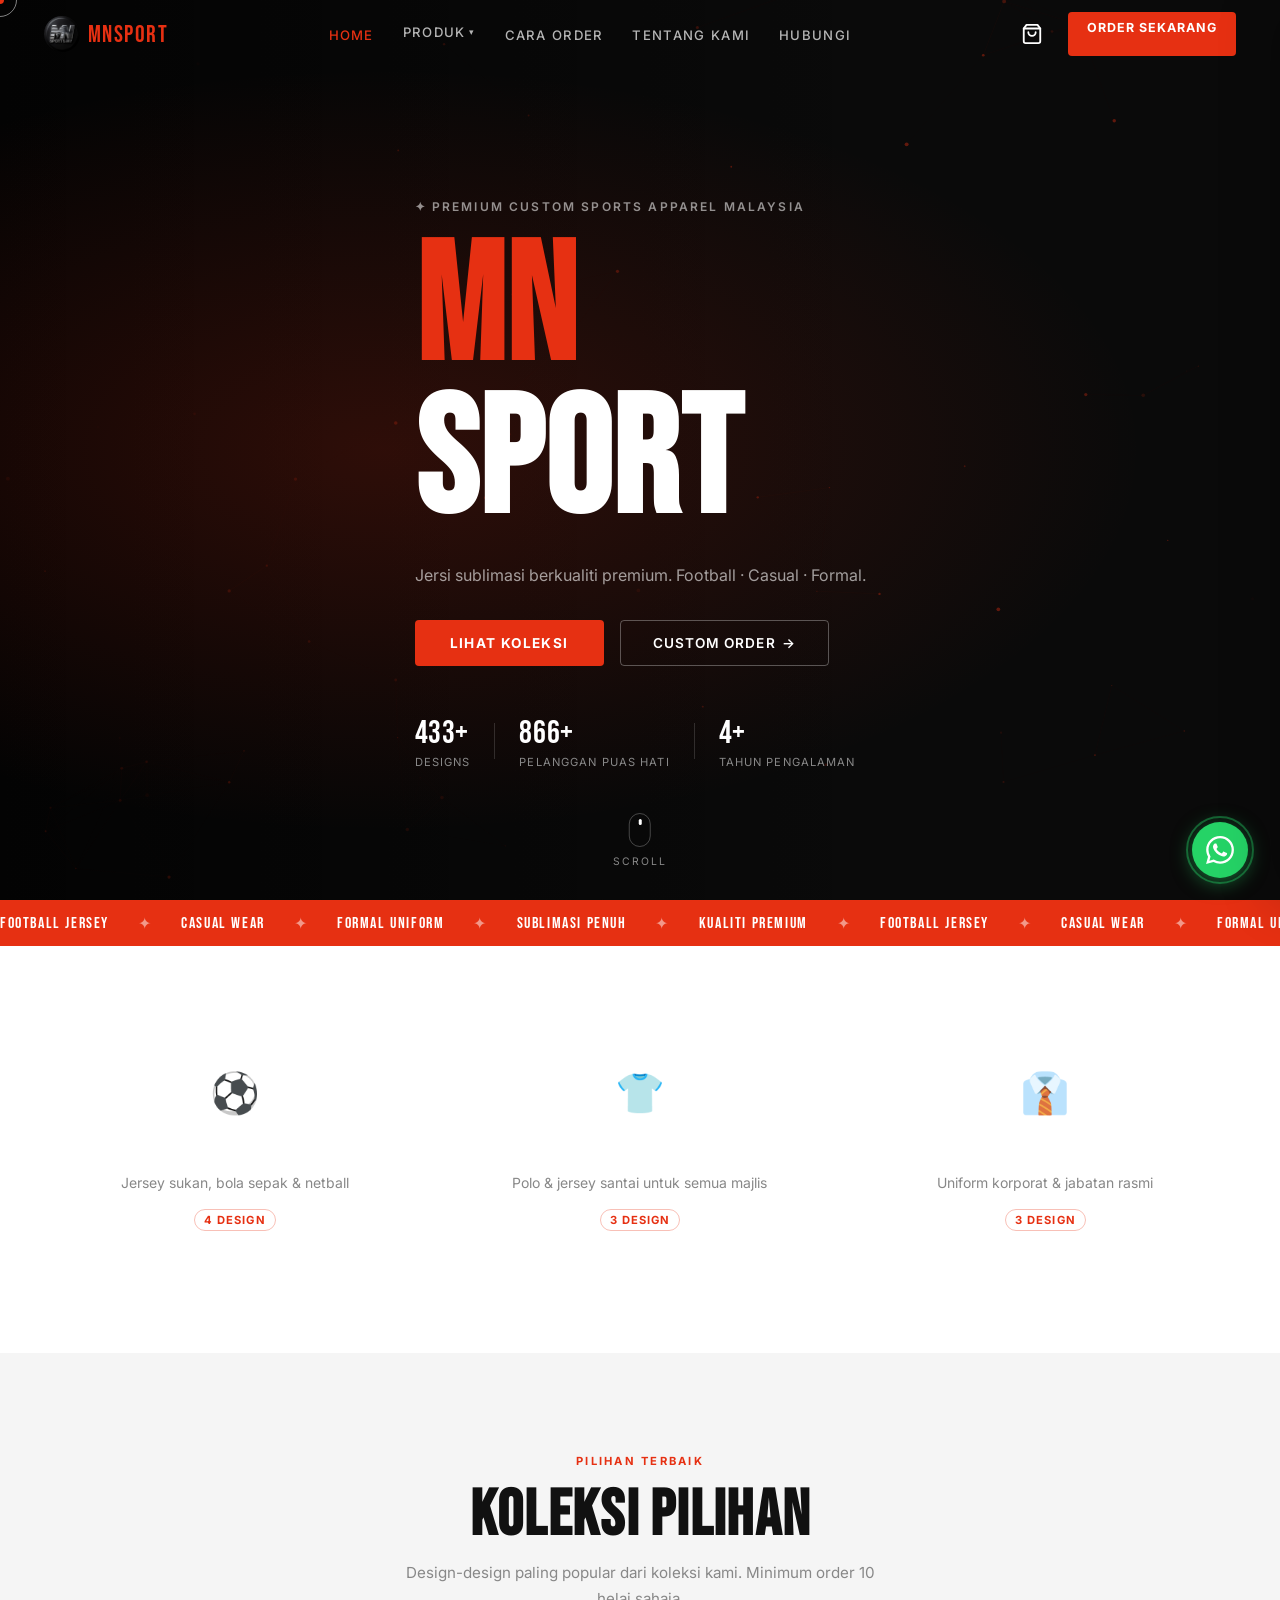
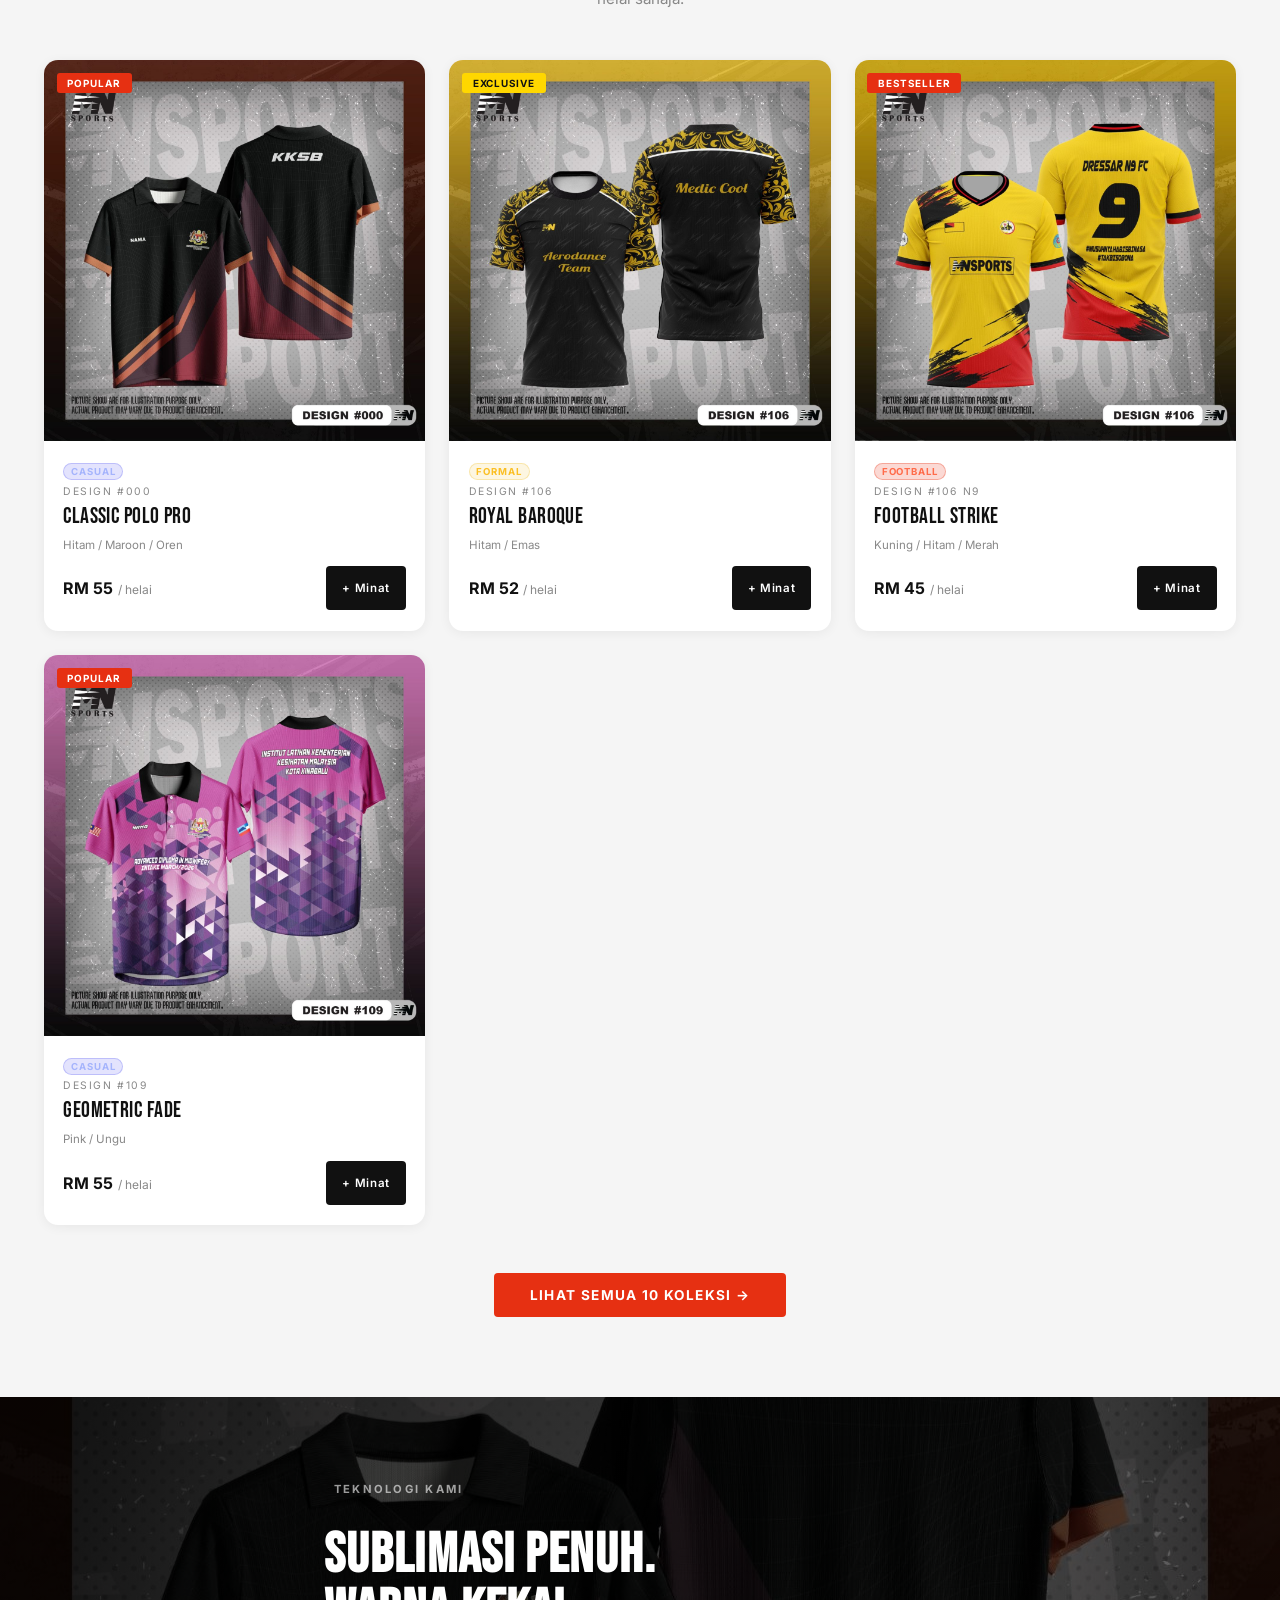
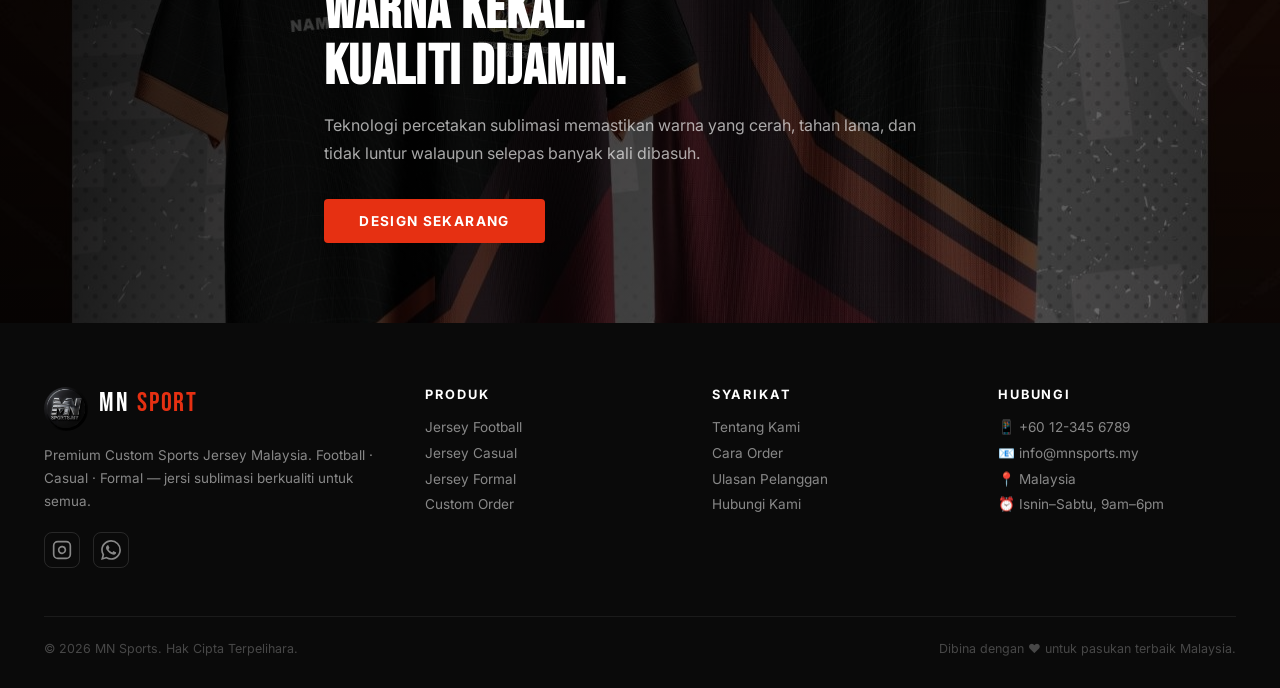
==== index.html @ ecce08e9 "Initial commit: MN Sports website Nike-style custom jersey ecommerce site with static admin dashboar" ====
<!DOCTYPE html>
<html lang="ms">
<head>
<meta charset="UTF-8">
<meta name="viewport" content="width=device-width, initial-scale=1.0">
<meta name="description" content="MN Sports — Premium Custom Sports Jersey Malaysia. Jersi sublimasi berkualiti untuk Football, Casual & Formal.">
<title>MN Sports — Premium Custom Jersey Malaysia</title>
<link rel="preconnect" href="https://fonts.googleapis.com">
<link rel="preconnect" href="https://fonts.gstatic.com" crossorigin>
<link href="https://fonts.googleapis.com/css2?family=Bebas+Neue&family=Inter:wght@300;400;500;600;700;900&display=swap" rel="stylesheet">
<link rel="icon" href="logo/logo.jpg" type="image/jpeg">
<style>
/* ═══════════════════════════════════════════════════
   MN SPORTS — PREMIUM CUSTOM JERSEY WEBSITE
   Nike-inspired dark theme with full animations
═══════════════════════════════════════════════════ */

/* ── VARIABLES ── */
:root {
  --black:    #0a0a0a;
  --dark:     #111111;
  --dark2:    #191919;
  --dark3:    #242424;
  --gray:     #888;
  --gray-lt:  #bbb;
  --white:    #ffffff;
  --off:      #f5f5f5;
  --red:      #e63012;
  --red-dk:   #c02810;
  --red-glow: rgba(230,48,18,0.25);
  --wa:       #25d366;
  --gold:     #ffd700;

  --fh: 'Bebas Neue', cursive;
  --fb: 'Inter', sans-serif;

  --nav-h: 68px;
  --max:   1240px;
  --r:     14px;
  --ease:  cubic-bezier(0.16,1,0.3,1);
  --ease2: cubic-bezier(0.87,0,0.13,1);
}

/* ── RESET ── */
*, *::before, *::after { margin:0; padding:0; box-sizing:border-box; }
html { scroll-behavior:smooth; font-size:16px; }
body {
  font-family: var(--fb);
  background: var(--white);
  color: var(--dark);
  overflow-x: hidden;
  -webkit-font-smoothing: antialiased;
}
body.is-loading { overflow:hidden; }
body.menu-open  { overflow:hidden; }
img { max-width:100%; display:block; object-fit:cover; }
a   { text-decoration:none; color:inherit; }
ul  { list-style:none; }
button { cursor:pointer; border:none; background:none; font-family:var(--fb); }
input, select, textarea { font-family:var(--fb); }
*:focus-visible { outline:2px solid var(--red); outline-offset:3px; }
[hidden] { display:none!important; }

/* ── PRELOADER ── */
#preloader {
  position: fixed; inset:0; z-index:9999;
  background: var(--black);
  display: flex; align-items:center; justify-content:center;
  transition: opacity 0.6s var(--ease), visibility 0.6s;
}
#preloader.done { opacity:0; visibility:hidden; }
.pl-wrap { text-align:center; width:260px; }
.pl-logo-img { width:80px; height:80px; border-radius:50%; margin:0 auto 1rem; animation:plPulse 1.4s ease-in-out infinite; }
.pl-logo {
  font-family: var(--fh);
  font-size: 3rem;
  letter-spacing: 0.05em;
  color: var(--white);
  margin-bottom: 28px;
  animation: plPulse 1.4s ease-in-out infinite;
}
.pl-logo span { color:var(--red); }
@keyframes plPulse {
  0%,100% { opacity:1; }
  50%      { opacity:0.5; }
}
.pl-track {
  height:3px; background:var(--dark3); border-radius:999px;
  overflow:hidden; margin-bottom:12px;
}
.pl-fill {
  height:100%; background:var(--red); width:0%;
  border-radius:999px;
  transition: width 0.12s linear;
}
.pl-pct { font-size:.8rem; color:var(--gray); letter-spacing:.15em; }

/* ── CUSTOM CURSOR (desktop only) ── */
@media (hover:hover) {
  #cDot, #cRing {
    position: fixed; border-radius:50%; pointer-events:none;
    z-index: 9000; transition: opacity 0.3s;
  }
  #cDot {
    width:8px; height:8px; background:var(--red);
    top:0; left:0; transform:translate(-50%,-50%);
  }
  #cRing {
    width:34px; height:34px;
    border:1.5px solid rgba(255,255,255,0.5);
    top:0; left:0; transform:translate(-50%,-50%);
    transition: width .25s var(--ease), height .25s var(--ease), border-color .25s;
  }
  #cRing.hovered { width:50px; height:50px; border-color:var(--red); }
}

/* ── NAVBAR ── */
#navbar {
  position: fixed; top:0; left:0; right:0;
  z-index: 1000; height: var(--nav-h);
  transition: background .4s, box-shadow .4s;
}
#navbar.scrolled {
  background: rgba(10,10,10,0.92);
  backdrop-filter: blur(12px);
  box-shadow: 0 1px 0 rgba(255,255,255,0.05);
}
.nav-inner {
  max-width: var(--max); margin:0 auto;
  padding:0 1.5rem; height:100%;
  display:flex; align-items:center; gap:2rem;
}
.nav-logo {
  font-family: var(--fh); font-size:1.6rem;
  letter-spacing:.06em; color:var(--white);
  flex-shrink:0; white-space:nowrap;
}
.nav-logo { display:flex; align-items:center; gap:.5rem; }
.nav-logo span { color:var(--red); }
.logo-img { width:36px; height:36px; border-radius:50%; object-fit:cover; flex-shrink:0; }
.logo-txt { font-family:var(--fh); font-size:1.5rem; letter-spacing:.06em; color:var(--white); }
.logo-txt span { color:var(--red); }
.footer-logo-wrap { display:flex; align-items:center; gap:.7rem; margin-bottom:.8rem; }
.footer-logo-wrap .logo-img { width:44px; height:44px; }
.nav-links {
  display:flex; gap:1.8rem;
  margin:0 auto;
}
.nav-links a {
  font-size:.82rem; font-weight:500; letter-spacing:.1em;
  text-transform:uppercase; color:rgba(255,255,255,0.7);
  position:relative; transition:color .25s;
}
.nav-links a::after {
  content:''; position:absolute; bottom:-4px; left:0; width:0; height:2px;
  background:var(--red); border-radius:2px;
  transition: width .3s var(--ease);
}
.nav-links a:hover       { color:var(--white); }
.nav-links a:hover::after{ width:100%; }
.nav-end { display:flex; align-items:center; gap:1rem; }

/* Cart button */
.cart-btn {
  position:relative; color:var(--white);
  width:40px; height:40px; display:flex; align-items:center; justify-content:center;
  border-radius:50%; transition:background .25s;
}
.cart-btn:hover { background:rgba(255,255,255,0.08); }
.cart-count {
  position:absolute; top:-2px; right:-2px;
  background:var(--red); color:#fff;
  font-size:.6rem; font-weight:700;
  width:16px; height:16px; border-radius:50%;
  display:flex; align-items:center; justify-content:center;
  opacity:0; transform:scale(0);
  transition: opacity .2s, transform .2s;
}
.cart-count.show { opacity:1; transform:scale(1); }

.btn-nav {
  background:var(--red); color:#fff;
  padding:.5rem 1.2rem; border-radius:4px;
  font-size:.78rem; font-weight:700; letter-spacing:.08em; text-transform:uppercase;
  transition: background .25s, transform .2s;
  white-space:nowrap;
}
.btn-nav:hover { background:var(--red-dk); transform:translateY(-1px); }

/* Hamburger */
.burger { display:none; align-items:center; justify-content:center; width:44px; height:44px; padding:8px; }
.burger-svg { display:block; overflow:visible; }
.bl1,.bl2,.bl3 { transform-box:fill-box; transform-origin:center; transition:transform .35s ease,opacity .3s ease; }
body.menu-open .bl1 { transform:translateY(8.5px) rotate(45deg); }
body.menu-open .bl2 { opacity:0; }
body.menu-open .bl3 { transform:translateY(-8.5px) rotate(-45deg); }

/* ── MOBILE MENU ── */
.mob-menu {
  position:fixed; inset:0; z-index:999;
  background:var(--black);
  display:flex; align-items:center; justify-content:center;
  transform:translateX(100%);
  transition:transform .45s var(--ease);
}
.mob-menu.open { transform:translateX(0); }
.mob-menu ul { text-align:center; }
.mob-menu li { margin:.8rem 0; }
.mob-lnk {
  font-family:var(--fh); font-size:2.4rem;
  letter-spacing:.04em; color:var(--white);
  display:block; transition:color .2s;
}
.mob-lnk:hover { color:var(--red); }
.mob-cta {
  color:var(--red); margin-top:1rem;
  border:2px solid var(--red); padding:.3rem 1.5rem; border-radius:4px;
  transition: background .2s, color .2s !important;
}
.mob-cta:hover { background:var(--red); color:#fff !important; }

/* ── HERO ── */
.hero {
  position:relative; height:100vh; min-height:600px;
  background:var(--black); overflow:hidden;
  display:flex; align-items:center;
}
#heroCanvas {
  position:absolute; inset:0; width:100%; height:100%;
  opacity:.6;
}
.hero::after {
  content:'';
  position:absolute; inset:0;
  background: radial-gradient(ellipse at 30% 50%, rgba(230,48,18,.18) 0%, transparent 60%),
              linear-gradient(to right, rgba(0,0,0,.7) 0%, transparent 70%);
}
.hero-content {
  position:relative; z-index:2;
  max-width: var(--max); margin:0 auto; padding:0 1.5rem;
  padding-top: var(--nav-h);
}
.hero-tag {
  font-size:.75rem; font-weight:600; letter-spacing:.18em;
  text-transform:uppercase; color:rgba(255,255,255,0.55);
  margin-bottom:1.2rem;
}
.hero-h1 { display:flex; flex-direction:column; overflow:hidden; }
.hl {
  font-family:var(--fh);
  font-size: clamp(5rem, 13vw, 11rem);
  line-height:.92; letter-spacing:.01em;
  color:var(--white); display:block;
}
.hl.accent { color:var(--red); }
.hero-sub {
  max-width:480px; margin-top:1.4rem;
  font-size:1rem; line-height:1.65;
  color:rgba(255,255,255,0.6);
}
.hero-cta { display:flex; gap:1rem; margin-top:2rem; flex-wrap:wrap; }

/* Buttons */
.btn-primary {
  display:inline-flex; align-items:center; gap:.5rem;
  background:var(--red); color:#fff;
  padding:.85rem 2.2rem; border-radius:4px;
  font-size:.85rem; font-weight:700; letter-spacing:.1em; text-transform:uppercase;
  position:relative; overflow:hidden;
  transition: transform .2s, box-shadow .3s;
}
.btn-primary::before {
  content:''; position:absolute; top:0; left:-100%; width:100%; height:100%;
  background:linear-gradient(90deg, transparent, rgba(255,255,255,.15), transparent);
  transition:left .5s;
}
.btn-primary:hover { transform:translateY(-2px); box-shadow:0 8px 30px var(--red-glow); }
.btn-primary:hover::before { left:100%; }

.btn-ghost {
  display:inline-flex; align-items:center; gap:.4rem;
  border:1.5px solid rgba(255,255,255,.3); color:var(--white);
  padding:.85rem 2rem; border-radius:4px;
  font-size:.85rem; font-weight:600; letter-spacing:.08em; text-transform:uppercase;
  transition: border-color .25s, background .25s;
}
.btn-ghost:hover { border-color:var(--white); background:rgba(255,255,255,.07); }
.btn-ghost span { transition:transform .25s; }
.btn-ghost:hover span { transform:translateX(4px); }

/* Hero stats */
.hero-stats { display:flex; align-items:center; gap:1.5rem; margin-top:3rem; }
.hs-div { width:1px; height:36px; background:rgba(255,255,255,.15); }
.hs-n {
  font-family:var(--fh); font-size:2rem;
  color:var(--white); letter-spacing:.02em;
}
.hs-l { font-size:.7rem; letter-spacing:.1em; text-transform:uppercase; color:var(--gray); margin-top:2px; }

/* Scroll hint */
.hero-scroll {
  position:absolute; bottom:2rem; left:50%; transform:translateX(-50%);
  z-index:2; display:flex; flex-direction:column; align-items:center; gap:.5rem;
}
.hero-scroll span { font-size:.65rem; letter-spacing:.2em; text-transform:uppercase; color:var(--gray); }
.scroll-mouse {
  width:22px; height:34px; border:1.5px solid rgba(255,255,255,.25);
  border-radius:12px; display:flex; justify-content:center; padding-top:5px;
}
.scroll-wheel {
  width:3px; height:6px; background:var(--white); border-radius:2px;
  animation:scrollWheel 1.6s ease-in-out infinite;
}
@keyframes scrollWheel {
  0%   { transform:translateY(0); opacity:1; }
  80%  { transform:translateY(10px); opacity:0; }
  100% { transform:translateY(0); opacity:0; }
}

/* ── MARQUEE ── */
.marquee-band {
  background:var(--red); overflow:hidden;
  padding:.75rem 0; user-select:none;
}
.mq-track {
  display:inline-flex; gap:1.8rem; white-space:nowrap;
  animation: marquee 22s linear infinite;
  font-family:var(--fh); font-size:1rem; letter-spacing:.1em; color:#fff;
}
.mq-track .mx { opacity:.5; }
@keyframes marquee {
  from { transform:translateX(0); }
  to   { transform:translateX(-50%); }
}
.marquee-band:hover .mq-track { animation-play-state:paused; }

/* ── CONTAINERS & SECTIONS ── */
.container { max-width:var(--max); margin:0 auto; padding:0 1.5rem; }
.s-hd { text-align:center; margin-bottom:3rem; }
.s-tag {
  display:inline-block; font-size:.7rem; font-weight:700;
  letter-spacing:.2em; text-transform:uppercase;
  color:var(--red); margin-bottom:.8rem;
  border:1px solid transparent; border-radius:20px; padding:.2em .8em;
}
.s-tag.light { color:rgba(255,255,255,.6); }
.s-title {
  font-family:var(--fh); font-size:clamp(2.4rem, 5vw, 4rem);
  letter-spacing:.02em; color:var(--dark); line-height:1;
  margin-bottom:.8rem;
}
.s-sub { font-size:.95rem; color:var(--gray); max-width:500px; margin:0 auto; line-height:1.7; }

/* ── PRODUCTS SECTION ── */
.s-products { padding:6rem 0 5rem; background:var(--off); }

.filter-row {
  display:flex; gap:.7rem; margin-bottom:2.5rem; flex-wrap:wrap;
}
.f-btn {
  padding:.55rem 1.4rem; border-radius:999px;
  font-size:.78rem; font-weight:600; letter-spacing:.08em; text-transform:uppercase;
  border:1.5px solid #ddd; color:var(--gray);
  transition:all .25s;
}
.f-btn:hover  { border-color:var(--dark); color:var(--dark); }
.f-btn.active { background:var(--dark); color:#fff; border-color:var(--dark); }

.products-grid {
  display:grid;
  grid-template-columns:repeat(auto-fill, minmax(290px, 1fr));
  gap:1.5rem;
}

/* PRODUCT CARD */
.p-card {
  background:#fff; border-radius:var(--r); overflow:hidden;
  box-shadow:0 2px 12px rgba(0,0,0,.06);
  transition: transform .35s var(--ease), box-shadow .35s var(--ease), opacity .3s;
  cursor:pointer; position:relative;
}
.p-card:hover {
  transform:translateY(-8px);
  box-shadow:0 20px 50px rgba(0,0,0,.12);
}
.p-card.hidden { display:none; }
.p-img-wrap {
  position:relative; aspect-ratio:1; overflow:hidden;
  background:var(--dark2);
}
.p-img-wrap img {
  width:100%; height:100%; object-fit:cover;
  transition:transform .5s var(--ease);
}
.p-card:hover .p-img-wrap img { transform:scale(1.07); }
.p-badge {
  position:absolute; top:.8rem; left:.8rem;
  background:var(--red); color:#fff;
  font-size:.62rem; font-weight:700; letter-spacing:.1em; text-transform:uppercase;
  padding:.25rem .65rem; border-radius:3px;
}
.p-badge.gold   { background:var(--gold); color:var(--dark); }
.p-badge.dark   { background:var(--dark); }
.p-quick {
  position:absolute; bottom:0; left:0; right:0;
  background:rgba(10,10,10,.85); backdrop-filter:blur(6px);
  color:#fff; text-align:center; font-size:.78rem; font-weight:600;
  letter-spacing:.1em; text-transform:uppercase;
  padding:.7rem; transform:translateY(100%);
  transition:transform .3s var(--ease);
}
.p-card:hover .p-quick { transform:translateY(0); }
.p-info { padding:1.1rem 1.2rem 1.3rem; }
.p-design { font-size:.65rem; letter-spacing:.15em; text-transform:uppercase; color:var(--gray); margin-bottom:.3rem; }
.p-name   { font-family:var(--fh); font-size:1.4rem; letter-spacing:.02em; margin-bottom:.5rem; }
.p-colors { font-size:.72rem; color:var(--gray); margin-bottom:.9rem; }
.p-foot   { display:flex; align-items:center; justify-content:space-between; }
.p-price  { font-size:1rem; font-weight:700; }
.p-price span { font-size:.75rem; font-weight:400; color:var(--gray); margin-left:.3rem; }
.p-add {
  background:var(--dark); color:#fff;
  padding:.45rem 1rem; border-radius:4px;
  font-size:.72rem; font-weight:600; letter-spacing:.06em;
  transition:background .25s, transform .2s;
}
.p-add:hover { background:var(--red); transform:scale(1.04); }

/* ── BANNER SECTION ── */
.s-banner {
  position:relative; overflow:hidden;
  min-height:420px; display:flex; align-items:center;
  background: var(--dark) url('baju/000.jpg') center/cover no-repeat;
}
.s-banner::before {
  content:''; position:absolute; inset:0;
  background:linear-gradient(135deg, rgba(0,0,0,.85) 0%, rgba(0,0,0,.55) 100%);
}
.banner-inner {
  position:relative; z-index:1;
  max-width:var(--max); margin:0 auto; padding:5rem 1.5rem;
  max-width:680px;
}
.banner-inner h2 {
  font-family:var(--fh); font-size:clamp(2rem, 5vw, 3.5rem);
  color:#fff; line-height:1; letter-spacing:.02em; margin:1rem 0;
}
.banner-inner p { color:rgba(255,255,255,.65); margin-bottom:2rem; line-height:1.7; }

/* ── PROCESS ── */
.s-process { padding:6rem 0; background:var(--dark); }
.s-process .s-title { color:var(--white); }
.s-process .s-sub   { color:var(--gray); }
.s-process .s-tag   { color:rgba(255,255,255,.4); }
.steps-grid {
  display:grid; grid-template-columns:repeat(4,1fr); gap:1rem;
}
.step {
  background:var(--dark2); border-radius:var(--r); padding:2rem 1.5rem;
  position:relative; overflow:hidden;
  border:1px solid rgba(255,255,255,.05);
  transition:background .3s, border-color .3s, transform .35s var(--ease);
}
.step:hover { background:var(--dark3); border-color:var(--red); transform:translateY(-6px); }
.step-num {
  font-family:var(--fh); font-size:4rem; line-height:1;
  color:rgba(255,255,255,.05); position:absolute; top:.5rem; right:.8rem;
}
.step-icon {
  width:48px; height:48px; color:var(--red); margin-bottom:1.2rem;
}
.step-icon svg { width:100%; height:100%; }
.step h3 { font-size:1.05rem; font-weight:700; color:#fff; margin-bottom:.6rem; }
.step p  { font-size:.85rem; color:var(--gray); line-height:1.65; }

/* ── CUSTOM ORDER ── */
.s-order { padding:6rem 0; background:var(--white); }
.order-grid { display:grid; grid-template-columns:1fr 1.4fr; gap:5rem; align-items:start; }
.order-info h2 {
  font-family:var(--fh); font-size:clamp(2.5rem, 4vw, 3.5rem);
  letter-spacing:.02em; margin:.6rem 0 1rem; line-height:1.05;
}
.order-info p { color:var(--gray); line-height:1.7; margin-bottom:1.5rem; }
.btn-wa {
  display:inline-flex; align-items:center; gap:.6rem;
  background:var(--wa); color:#fff;
  padding:.8rem 1.6rem; border-radius:4px;
  font-size:.85rem; font-weight:700; letter-spacing:.06em; text-transform:uppercase;
  transition:filter .25s, transform .2s;
}
.btn-wa:hover { filter:brightness(1.1); transform:translateY(-2px); }
.order-perks {
  margin-top:2rem; display:flex; flex-direction:column; gap:.6rem;
}
.order-perks li {
  font-size:.88rem; color:var(--dark);
  display:flex; align-items:center; gap:.5rem;
}

/* Order form */
.order-form-wrap {
  background:var(--off); border-radius:var(--r);
  padding:2.2rem; border:1px solid #e8e8e8;
}
.order-form { display:flex; flex-direction:column; gap:1.2rem; }
.f-row { display:grid; grid-template-columns:1fr 1fr; gap:1rem; }
.f-grp { display:flex; flex-direction:column; gap:.4rem; }
.f-grp label { font-size:.75rem; font-weight:600; letter-spacing:.06em; text-transform:uppercase; color:var(--dark3); }
.lbl-note { font-size:.68rem; color:var(--gray); font-weight:400; text-transform:none; letter-spacing:0; }
.f-grp input, .f-grp select, .f-grp textarea {
  width:100%; padding:.7rem .9rem; border-radius:6px;
  border:1.5px solid #ddd; background:#fff;
  font-size:.88rem; color:var(--dark);
  transition:border-color .25s, box-shadow .25s;
}
.f-grp input:focus, .f-grp select:focus, .f-grp textarea:focus {
  border-color:var(--red); outline:none;
  box-shadow:0 0 0 3px rgba(230,48,18,.1);
}
.f-grp textarea { resize:vertical; min-height:80px; }

/* Qty grid */
.qty-grid { display:grid; grid-template-columns:repeat(7,1fr); gap:.5rem; }
.qty-sz { display:flex; flex-direction:column; align-items:center; gap:.3rem; }
.qty-sz span { font-size:.65rem; font-weight:700; color:var(--gray); text-transform:uppercase; }
.qin {
  width:100%; text-align:center;
  padding:.4rem .2rem; font-size:.82rem; font-weight:600;
  border:1.5px solid #ddd; border-radius:5px;
  background:#fff; transition:border-color .2s;
}
.qin:focus { border-color:var(--red); outline:none; }
.qty-total { font-size:.78rem; color:var(--gray); margin-top:.4rem; }
.qty-total strong { color:var(--red); }

.radio-row { display:flex; gap:1.5rem; }
.rl { display:flex; align-items:center; gap:.4rem; font-size:.88rem; cursor:pointer; }
.rl input { accent-color:var(--red); }

.btn-submit {
  width:100%; padding:1rem; border-radius:6px;
  background:var(--wa); color:#fff;
  font-size:.9rem; font-weight:700; letter-spacing:.06em; text-transform:uppercase;
  display:flex; align-items:center; justify-content:center; gap:.6rem;
  transition: filter .25s, transform .2s, box-shadow .3s;
}
.btn-submit:hover {
  filter:brightness(1.1); transform:translateY(-2px);
  box-shadow:0 8px 24px rgba(37,211,102,.3);
}

/* ── ABOUT ── */
.s-about { padding:6rem 0; background:var(--black); }
.s-about .s-tag { color:rgba(255,255,255,.4); }
.about-grid { display:grid; grid-template-columns:1fr 1.1fr; gap:5rem; align-items:center; }
.about-imgs { display:grid; grid-template-columns:1fr .55fr; gap:1rem; align-items:end; }
.ai-main, .ai-sub { border-radius:var(--r); overflow:hidden; position:relative; }
.ai-main img { aspect-ratio:.8; }
.ai-sub img  { aspect-ratio:1; }
.ai-badge {
  position:absolute; bottom:0; right:0;
  background:var(--red); color:#fff;
  font-family:var(--fh); font-size:1.1rem; letter-spacing:.06em;
  padding:.5rem .8rem; border-radius:var(--r) 0 0 0;
}
.about-text h2 {
  font-family:var(--fh); font-size:clamp(2.2rem, 4vw, 3.2rem);
  color:#fff; line-height:1.05; letter-spacing:.02em;
  margin:.6rem 0 1.2rem;
}
.about-text p { color:var(--gray); line-height:1.75; margin-bottom:1rem; }
.about-feats { margin-top:1.8rem; display:flex; flex-direction:column; gap:1rem; }
.af {
  display:flex; align-items:flex-start; gap:1rem;
  background:var(--dark2); padding:1rem 1.1rem; border-radius:10px;
  border:1px solid rgba(255,255,255,.05);
  transition:border-color .25s;
}
.af:hover { border-color:var(--red); }
.af-ico { font-size:1.4rem; flex-shrink:0; }
.af strong { display:block; font-weight:700; color:#fff; margin-bottom:.15rem; font-size:.9rem; }
.af span   { font-size:.8rem; color:var(--gray); }

/* ── TESTIMONIALS ── */
.s-testi { padding:6rem 0; background:var(--dark); }
.s-testi .s-title { color:var(--white); }
.s-testi .s-tag   { color:rgba(255,255,255,.4); }
.testi-wrap { position:relative; overflow:hidden; margin-top:1rem; }
.testi-track {
  display:flex; transition:transform .5s var(--ease);
}
.t-card {
  min-width:100%; padding:1rem 4rem;
  display:flex; flex-direction:column; align-items:center; text-align:center;
}
.t-stars { color:var(--gold); font-size:1.2rem; margin-bottom:1.2rem; letter-spacing:.1em; }
.t-text {
  font-size:1.15rem; line-height:1.7; color:rgba(255,255,255,.85);
  max-width:620px; margin-bottom:1.8rem; font-style:italic;
}
.t-author { font-weight:700; color:#fff; margin-bottom:.2rem; }
.t-role   { font-size:.78rem; color:var(--gray); letter-spacing:.08em; text-transform:uppercase; }
.testi-nav { display:flex; align-items:center; justify-content:center; gap:1rem; margin-top:2.5rem; }
.tn-btn {
  width:40px; height:40px; border-radius:50%;
  border:1.5px solid rgba(255,255,255,.2); color:#fff;
  font-size:1rem; display:flex; align-items:center; justify-content:center;
  transition:border-color .25s, background .25s;
}
.tn-btn:hover { border-color:var(--red); background:var(--red); }
.testi-dots { display:flex; gap:.5rem; }
.t-dot {
  width:7px; height:7px; border-radius:50%; background:rgba(255,255,255,.2);
  transition:background .3s, transform .3s;
}
.t-dot.active { background:var(--red); transform:scale(1.3); }

/* ── CONTACT ── */
.s-contact { padding:6rem 0; background:var(--off); }
.contact-cards { display:grid; grid-template-columns:repeat(3,1fr); gap:1.5rem; margin-top:1rem; }
.cc {
  background:#fff; border-radius:var(--r); padding:2rem 1.5rem;
  text-align:center; border:1.5px solid transparent;
  box-shadow:0 2px 12px rgba(0,0,0,.06);
  transition:border-color .3s, transform .3s var(--ease);
}
.cc:hover { transform:translateY(-6px); }
.cc-ico {
  width:52px; height:52px; border-radius:14px;
  display:flex; align-items:center; justify-content:center;
  margin:0 auto 1.2rem; font-size:1.2rem;
}
.cc-ico.wa { background:#d4f5e4; color:var(--wa); }
.cc-ico.em { background:#e3e8ff; color:#4f46e5; }
.cc-ico.ig { background:#ffe4f0; color:#e11d74; }
.cc:hover .cc-ico.wa { background:var(--wa); color:#fff; }
.cc:hover .cc-ico.em { background:#4f46e5; color:#fff; }
.cc:hover .cc-ico.ig { background:#e11d74; color:#fff; }
.cc:hover { border-color:var(--dark3); }
.cc h3 { font-size:1.1rem; font-weight:700; margin-bottom:.4rem; }
.cc p  { font-size:.85rem; color:var(--gray); line-height:1.6; margin-bottom:1rem; }
.cc-lnk { font-size:.88rem; font-weight:600; color:var(--red); }
.cc-lnk:hover { text-decoration:underline; }

/* ── FOOTER ── */
.footer { background:var(--black); padding:4rem 0 2rem; }
.footer-grid { display:grid; grid-template-columns:1.4fr 1fr 1fr 1fr; gap:3rem; padding-bottom:3rem; border-bottom:1px solid rgba(255,255,255,.07); }
.fg-logo { font-size:1.7rem; color:var(--white); margin-bottom:.8rem; }
.fg-brand p { font-size:.84rem; color:var(--gray); line-height:1.7; margin-bottom:1.2rem; }
.socials { display:flex; gap:.8rem; }
.socials a {
  width:36px; height:36px; border-radius:8px;
  border:1px solid rgba(255,255,255,.12);
  display:flex; align-items:center; justify-content:center; color:var(--gray);
  transition:border-color .25s, color .25s, background .25s;
}
.socials a:hover { border-color:var(--red); color:#fff; background:var(--red); }
.fg-col h4 { font-size:.8rem; font-weight:700; letter-spacing:.15em; text-transform:uppercase; color:#fff; margin-bottom:1.1rem; }
.fg-col ul { display:flex; flex-direction:column; gap:.6rem; }
.fg-col li, .fg-col a { font-size:.85rem; color:var(--gray); transition:color .2s; }
.fg-col a:hover { color:var(--white); }
.footer-btm {
  display:flex; justify-content:space-between; align-items:center;
  padding-top:1.5rem; flex-wrap:wrap; gap:.5rem;
}
.footer-btm p { font-size:.78rem; color:rgba(255,255,255,.25); }

/* ── CART SIDEBAR ── */
.cart-overlay {
  position:fixed; inset:0; z-index:1100;
  background:rgba(0,0,0,.6); backdrop-filter:blur(4px);
  opacity:0; pointer-events:none;
  transition:opacity .35s;
}
.cart-overlay.open { opacity:1; pointer-events:all; }
.cart-sidebar {
  position:fixed; top:0; right:0; bottom:0; z-index:1101;
  width:min(420px,95vw); background:#fff;
  display:flex; flex-direction:column;
  transform:translateX(100%);
  transition:transform .4s var(--ease);
  box-shadow:-10px 0 50px rgba(0,0,0,.2);
}
.cart-sidebar.open { transform:translateX(0); }
.cs-hd {
  display:flex; align-items:center; justify-content:space-between;
  padding:1.2rem 1.5rem; border-bottom:1px solid #eee;
}
.cs-hd h3 { font-size:1rem; font-weight:700; letter-spacing:.05em; }
.cs-close {
  width:32px; height:32px; border-radius:50%;
  display:flex; align-items:center; justify-content:center;
  background:#f0f0f0; font-size:.9rem;
  transition:background .2s;
}
.cs-close:hover { background:var(--red); color:#fff; }
.cs-body { flex:1; overflow-y:auto; padding:1rem 1.5rem; -webkit-overflow-scrolling:touch; }
.cs-empty {
  display:flex; flex-direction:column; align-items:center; justify-content:center;
  height:100%; gap:.8rem; color:var(--gray); text-align:center;
  padding:3rem 1rem;
}
.cs-empty svg { opacity:.3; }
.cs-empty p { font-weight:600; font-size:.9rem; }
.cs-empty small { font-size:.78rem; }

/* Cart item */
.ci {
  display:flex; gap:1rem; padding:1rem 0;
  border-bottom:1px solid #f0f0f0; align-items:center;
}
.ci-img { width:70px; height:70px; border-radius:8px; overflow:hidden; flex-shrink:0; }
.ci-img img { width:100%; height:100%; object-fit:cover; }
.ci-info { flex:1; }
.ci-name { font-size:.88rem; font-weight:700; margin-bottom:.2rem; }
.ci-design { font-size:.72rem; color:var(--gray); }
.ci-price { font-size:.85rem; font-weight:700; color:var(--red); margin-top:.3rem; }
.ci-rm {
  padding:.3rem .6rem; border-radius:4px;
  font-size:.7rem; color:var(--gray);
  background:#f5f5f5; transition:background .2s, color .2s;
}
.ci-rm:hover { background:var(--red); color:#fff; }
.cs-ft { padding:1.2rem 1.5rem; border-top:1px solid #eee; }
.cs-sum {
  display:flex; justify-content:space-between; align-items:center;
  margin-bottom:.5rem; font-size:.9rem;
}
.cs-sum strong { font-size:1.1rem; }
.cs-note { font-size:.72rem; color:var(--gray); margin-bottom:1rem; line-height:1.5; }
.btn-checkout {
  width:100%; padding:.95rem; border-radius:6px;
  background:var(--wa); color:#fff;
  font-size:.88rem; font-weight:700; letter-spacing:.06em; text-transform:uppercase;
  display:flex; align-items:center; justify-content:center; gap:.6rem;
  transition:filter .25s, transform .2s;
}
.btn-checkout:hover { filter:brightness(1.1); transform:translateY(-1px); }

/* ── PRODUCT MODAL ── */
.modal-ov {
  position:fixed; inset:0; z-index:1200;
  background:rgba(0,0,0,.7); backdrop-filter:blur(6px);
  opacity:0; pointer-events:none;
  transition:opacity .35s;
}
.modal-ov.open { opacity:1; pointer-events:all; }
.prod-modal {
  position:fixed; inset:1rem; z-index:1201;
  background:#fff; border-radius:var(--r);
  overflow-y:auto; padding:2rem;
  opacity:0; pointer-events:none;
  transition:transform .4s var(--ease), opacity .35s;
  max-width:860px; margin:auto;
  top:50%; bottom:auto;
  transform:translateY(-50%) scale(.92);
  -webkit-overflow-scrolling: touch;
}
.prod-modal.open {
  opacity:1; pointer-events:all;
  transform:translateY(-50%) scale(1);
}
.pm-close {
  position:absolute; top:1rem; right:1rem;
  width:34px; height:34px; border-radius:50%; background:#f0f0f0;
  display:flex; align-items:center; justify-content:center;
  font-size:.9rem; z-index:2;
  transition:background .2s, color .2s;
}
.pm-close:hover { background:var(--red); color:#fff; }
.pm-inner { display:grid; grid-template-columns:1fr 1fr; gap:2rem; }
.pm-img { border-radius:10px; overflow:hidden; }
.pm-img img { width:100%; aspect-ratio:1; object-fit:cover; }
.pm-info { padding:.5rem 0; }
.pm-tag  { font-size:.7rem; letter-spacing:.15em; text-transform:uppercase; color:var(--gray); margin-bottom:.4rem; }
.pm-name { font-family:var(--fh); font-size:2rem; margin-bottom:.5rem; }
.pm-price-row { display:flex; align-items:baseline; gap:.5rem; margin-bottom:1rem; }
.pm-price { font-size:1.4rem; font-weight:700; color:var(--red); }
.pm-min   { font-size:.8rem; color:var(--gray); }
.pm-desc  { font-size:.88rem; color:var(--gray); line-height:1.7; margin-bottom:1.5rem; }
.pm-colors{ font-size:.82rem; margin-bottom:1.5rem; }
.pm-colors strong { display:block; margin-bottom:.3rem; font-size:.75rem; letter-spacing:.08em; text-transform:uppercase; }
.pm-ctas { display:flex; gap:.8rem; flex-wrap:wrap; }
.pm-ctas .btn-primary { flex:1; justify-content:center; }
.pm-ctas .btn-wa-sm {
  display:flex; align-items:center; gap:.5rem; justify-content:center;
  padding:.8rem 1.2rem; border-radius:4px;
  border:1.5px solid var(--wa); color:var(--wa);
  font-size:.8rem; font-weight:700; letter-spacing:.06em; text-transform:uppercase;
  transition:background .25s, color .25s;
}
.pm-ctas .btn-wa-sm:hover { background:var(--wa); color:#fff; }

/* ── TOAST ── */
.toast {
  position:fixed; bottom:2rem; left:50%; transform:translateX(-50%) translateY(20px);
  background:var(--dark); color:#fff;
  padding:.75rem 1.5rem; border-radius:8px;
  font-size:.85rem; font-weight:600;
  opacity:0; pointer-events:none;
  transition:opacity .3s, transform .3s;
  white-space:nowrap; z-index:2000;
  box-shadow:0 8px 30px rgba(0,0,0,.3);
}
.toast.show { opacity:1; transform:translateX(-50%) translateY(0); }

/* ── FLOATING WHATSAPP ── */
.float-wa {
  position:fixed; bottom:2rem; right:2rem; z-index:900;
  width:56px; height:56px; border-radius:50%;
  background:var(--wa); color:#fff;
  display:flex; align-items:center; justify-content:center;
  box-shadow:0 4px 20px rgba(37,211,102,.5);
  transition:transform .3s var(--ease), box-shadow .3s;
}
.float-wa:hover { transform:scale(1.12); box-shadow:0 8px 30px rgba(37,211,102,.6); }
.float-wa-ring {
  position:absolute; inset:-6px; border-radius:50%;
  border:2px solid var(--wa); opacity:.4;
  animation:waRing 2s ease-out infinite;
}
@keyframes waRing {
  0%   { transform:scale(1); opacity:.4; }
  100% { transform:scale(1.5); opacity:0; }
}

/* ── SCROLL TOP ── */
.scroll-top {
  position:fixed; bottom:2rem; left:2rem; z-index:900;
  width:44px; height:44px; border-radius:50%;
  background:var(--dark); color:#fff;
  font-size:1.1rem;
  box-shadow:0 4px 16px rgba(0,0,0,.2);
  opacity:0; pointer-events:none;
  transform:translateY(10px);
  transition:opacity .3s, transform .3s;
}
.scroll-top.show { opacity:1; pointer-events:all; transform:translateY(0); }
.scroll-top:hover { background:var(--red); }

/* ── SCROLL REVEAL ANIMATIONS ── */
.rv, .rv-left, .rv-right {
  opacity:0; transform:translateY(40px);
  transition:opacity .7s var(--ease), transform .7s var(--ease);
}
.rv-left  { transform:translateX(-50px); }
.rv-right { transform:translateX(50px); }
.rv.in, .rv-left.in, .rv-right.in {
  opacity:1; transform:translate(0);
}
.dl1 { transition-delay:.05s; }
.dl2 { transition-delay:.12s; }
.dl3 { transition-delay:.22s; }
.dl4 { transition-delay:.32s; }
.dl5 { transition-delay:.42s; }
.dl6 { transition-delay:.55s; }

/* ══════════════════════════════════════════════
   RESPONSIVE — Complete Mobile-Perfect Layout
══════════════════════════════════════════════ */

a, button, input, select, textarea { touch-action: manipulation; }
html, body { overflow-x: hidden; max-width: 100%; }

.f-btn, .btn-primary, .btn-ghost, .btn-nav,
.btn-wa, .btn-submit, .btn-checkout, .tn-btn,
.cart-btn, .p-add, .cs-close, .pm-close { min-height: 44px; }

.mob-lnk { min-height: 44px; display: flex !important; align-items: center; justify-content: center; }

@media (max-width: 1024px) {
  .steps-grid  { grid-template-columns: repeat(2, 1fr); }
  .order-grid  { grid-template-columns: 1fr; gap: 3rem; }
  .about-grid  { grid-template-columns: 1fr; gap: 3rem; }
  .footer-grid { grid-template-columns: 1fr 1fr; gap: 2.5rem; }
  .fg-brand    { grid-column: 1 / -1; }
  .s-products, .s-process, .s-order,
  .s-about, .s-testi, .s-contact { padding: 4rem 0; }
  .order-info h2 { font-size: 2.8rem; }
  .about-text h2 { font-size: 2.5rem; }
  .pm-inner { grid-template-columns: 1fr 1fr; }
}

@media (max-width: 768px) {
  :root { --nav-h: 56px; }
  .rv-left  { transform: translateY(30px); }
  .rv-right { transform: translateY(30px); }
  .nav-links, .btn-nav { display: none; }
  .burger   { display: flex; }
  .nav-inner { justify-content: space-between; gap: .5rem; }
  #navbar { background: rgba(10,10,10,0.95); backdrop-filter: blur(10px); }
  #navbar.scrolled { background: rgba(10,10,10,0.98); }
  .hero { min-height: 100svh; min-height: 100vh; align-items: flex-end; }
  .hero-content { padding: var(--nav-h) 1.2rem 5rem; width: 100%; }
  .hl { font-size: clamp(4rem, 21vw, 7rem); line-height: .9; }
  .hero-tag { font-size: .68rem; letter-spacing: .12em; margin-bottom: .8rem; }
  .hero-sub { font-size: .88rem; line-height: 1.6; margin-top: 1rem; max-width: 100%; }
  .hero-cta  { flex-direction: column; gap: .7rem; margin-top: 1.2rem; }
  .btn-primary, .btn-ghost { width: 100%; justify-content: center; }
  .hero-stats {
    display: grid; grid-template-columns: repeat(3, 1fr);
    gap: .5rem; margin-top: 1.4rem;
    background: rgba(255,255,255,.04);
    border-radius: 10px; padding: .8rem .5rem;
  }
  .hs { text-align: center; }
  .hs-div { display: none; }
  .hs-n   { font-size: 1.5rem; }
  .hs-l   { font-size: .58rem; letter-spacing: .06em; }
  .hero-scroll { display: none; }
  .container { padding: 0 1.1rem; }
  .s-products, .s-process, .s-order,
  .s-about, .s-testi, .s-contact { padding: 3rem 0; }
  .s-hd    { margin-bottom: 1.8rem; }
  .s-title { font-size: clamp(1.7rem, 6vw, 2.2rem); }
  .s-sub   { font-size: .85rem; }
  .products-grid { grid-template-columns: 1fr 1fr; gap: .8rem; }
  .p-quick       { display: none; }
  .p-info        { padding: .75rem .9rem .9rem; }
  .p-name        { font-size: 1.05rem; }
  .p-colors      { font-size: .68rem; margin-bottom: .6rem; }
  .p-foot        { gap: .4rem; }
  .p-price       { font-size: .9rem; }
  .p-add         { padding: .4rem .75rem; font-size: .68rem; }
  .filter-row {
    overflow-x: auto; flex-wrap: nowrap;
    gap: .5rem; padding-bottom: 3px;
    -ms-overflow-style: none; scrollbar-width: none;
    margin-bottom: 1.5rem;
  }
  .filter-row::-webkit-scrollbar { display: none; }
  .f-btn { flex-shrink: 0; padding: .5rem 1.1rem; font-size: .72rem; }
  .s-banner { min-height: 300px; background-position: 70% center; }
  .banner-inner { padding: 3rem 1.2rem; max-width: 100%; }
  .banner-inner h2 { font-size: clamp(1.6rem, 7vw, 2.4rem); }
  .banner-inner p  { font-size: .85rem; }
  .steps-grid { grid-template-columns: 1fr; gap: .7rem; }
  .step {
    padding: 1.2rem 1.1rem;
    display: grid;
    grid-template-columns: 40px 1fr;
    grid-template-rows: auto auto;
    column-gap: .9rem;
    align-items: start;
  }
  .step-num {
    position: static; font-size: 1.8rem; color: var(--red); opacity: 1;
    grid-row: 1 / 3; align-self: center; line-height: 1;
  }
  .step-icon { display: none; }
  .step h3   { font-size: .95rem; margin-bottom: .2rem; grid-column: 2; }
  .step p    { font-size: .82rem; line-height: 1.55; grid-column: 2; color: var(--gray); }
  .order-grid    { gap: 2rem; }
  .order-info h2 { font-size: 2.2rem; }
  .f-row         { grid-template-columns: 1fr; gap: .8rem; }
  .order-form    { gap: .9rem; }
  .order-form-wrap { padding: 1.3rem 1.1rem; }
  .qty-grid { grid-template-columns: repeat(4, 1fr); gap: .4rem; }
  .qty-sz span { font-size: .6rem; }
  .qin { padding: .55rem .2rem; font-size: .78rem; }
  .btn-submit { font-size: .82rem; padding: .9rem 1rem; }
  .about-grid  { grid-template-columns: 1fr; gap: 2rem; }
  .about-imgs  { display: block; }
  .ai-main     { border-radius: var(--r); overflow: hidden; }
  .ai-main img { aspect-ratio: 4/3; width: 100%; height: auto; }
  .ai-sub      { display: none; }
  .about-text h2 { font-size: 2rem; }
  .about-feats   { margin-top: 1.2rem; gap: .7rem; }
  .af { padding: .9rem 1rem; gap: .8rem; }
  .t-card  { padding: .5rem .3rem 1rem; }
  .t-text  { font-size: .9rem; }
  .t-stars { font-size: 1rem; margin-bottom: .8rem; }
  .contact-cards { grid-template-columns: 1fr; gap: .9rem; }
  .cc {
    display: grid; grid-template-columns: 52px 1fr; grid-template-rows: auto auto auto;
    column-gap: 1rem; text-align: left; padding: 1.2rem 1.1rem; align-items: center;
  }
  .cc-ico    { margin: 0; grid-row: 1 / 4; align-self: center; }
  .cc h3     { font-size: 1rem; margin-bottom: .1rem; }
  .cc p      { font-size: .78rem; margin-bottom: .2rem; }
  .cc-lnk    { font-size: .82rem; }
  .footer        { padding: 2.5rem 0 1.5rem; }
  .footer-grid   { grid-template-columns: 1fr 1fr; gap: 1.8rem; }
  .fg-brand      { grid-column: 1 / -1; }
  .footer-btm    { flex-direction: column; align-items: center; gap: .3rem; text-align: center; }
  .cart-sidebar { width: 100%; max-width: 100%; }
  .prod-modal {
    position: fixed; left: 0; right: 0; bottom: 0; top: auto;
    max-width: 100%; max-height: 88vh; border-radius: 20px 20px 0 0;
    transform: translateY(100%); opacity: 1;
    padding: 1.5rem 1.2rem 2rem; overflow-y: auto; -webkit-overflow-scrolling: touch;
  }
  .prod-modal::before {
    content: ''; display: block; width: 36px; height: 4px;
    background: #ddd; border-radius: 2px; margin: 0 auto 1.2rem;
  }
  .prod-modal.open { transform: translateY(0); opacity: 1; }
  .pm-inner  { grid-template-columns: 1fr; gap: 1rem; }
  .pm-img img { aspect-ratio: 4/3; }
  .pm-name   { font-size: 1.6rem; }
  .pm-close  { top: .7rem; right: .8rem; }
  .pm-ctas   { flex-direction: column; }
  .pm-ctas .btn-primary, .pm-ctas .btn-wa-sm { width: 100%; justify-content: center; }
  .float-wa   { bottom: 1.4rem; right: 1.4rem; width: 50px; height: 50px; }
  .scroll-top { bottom: 1.4rem; left: 1.4rem;  width: 42px; height: 42px; font-size: 1rem; }
  .toast {
    left: 1rem; right: 1rem; bottom: 5.5rem;
    transform: translateY(10px); white-space: normal; text-align: center;
  }
  .toast.show { transform: translateY(0); }
}

@media (max-width: 480px) {
  .hl { font-size: clamp(3.6rem, 19vw, 5.5rem); }
  .products-grid { grid-template-columns: 1fr; gap: .8rem; }
  .p-card { display: flex; flex-direction: row; align-items: stretch; height: 120px; }
  .p-img-wrap { width: 120px; flex-shrink: 0; aspect-ratio: unset; height: auto; border-radius: var(--r) 0 0 var(--r); }
  .p-img-wrap img { width: 100%; height: 100%; object-fit: cover; }
  .p-badge { font-size: .55rem; padding: .2rem .45rem; top: .5rem; left: .5rem; }
  .p-info  { flex: 1; padding: .75rem .9rem; display: flex; flex-direction: column; justify-content: center; overflow: hidden; }
  .p-name  { font-size: 1rem; white-space: nowrap; overflow: hidden; text-overflow: ellipsis; }
  .p-colors { display: none; }
  .p-foot  { margin-top: auto; }
  .p-price { font-size: .88rem; }
  .step-num { font-size: 1.6rem; }
  .qty-grid { grid-template-columns: repeat(4, 1fr); }
  .footer-grid { grid-template-columns: 1fr; gap: 1.4rem; }
  .fg-col h4   { margin-bottom: .7rem; }
  .pl-logo-img { width: 60px; height: 60px; }
  .pl-logo     { font-size: 1.8rem; margin-bottom: 20px; }
}

@media (max-width: 360px) {
  .hl   { font-size: 3.2rem; }
  .hero-stats { grid-template-columns: 1fr 1fr; gap: .5rem; }
  .hs:last-child { grid-column: 1 / -1; }
  .qty-grid { grid-template-columns: repeat(3, 1fr); }
  .p-img-wrap { width: 100px; }
}

@supports (padding: max(0px)) {
  .float-wa   { bottom: max(1.4rem, env(safe-area-inset-bottom)); }
  .scroll-top { bottom: max(1.4rem, env(safe-area-inset-bottom)); }
  .cs-ft      { padding-bottom: max(1.2rem, env(safe-area-inset-bottom)); }
  .prod-modal { padding-bottom: max(2rem, env(safe-area-inset-bottom)); }
}

/* ══════════════════════════════════════════════════
   MULTI-SECTION ADDITIONS
══════════════════════════════════════════════════ */
.nav-links a.active { color: var(--red) !important; }
.mob-lnk.active     { color: var(--red) !important; }

.has-drop { position: relative; }
.has-drop > a { display: flex; align-items: center; gap: .3em; }
.drop-arrow { font-size: .7em; transition: transform .25s; line-height: 1; }
.has-drop:hover .drop-arrow { transform: rotate(180deg); }

.nav-drop {
  position: absolute; top: 100%; left: 50%;
  transform: translateX(-50%) translateY(-8px);
  min-width: 200px; background: rgba(14,14,14,.97);
  border: 1px solid rgba(255,255,255,.1); border-radius: 12px;
  padding: .5rem; padding-top: calc(.5rem + 12px); margin-top: 0;
  opacity: 0; visibility: hidden;
  transition: opacity .22s var(--ease), transform .22s var(--ease), visibility .22s;
  backdrop-filter: blur(16px); z-index: 500; pointer-events: none;
}
.has-drop:hover .nav-drop {
  opacity: 1; visibility: visible; transform: translateX(-50%) translateY(0); pointer-events: auto;
}
.nav-drop::before {
  content: ''; position: absolute; top: 6px; left: 50%;
  width: 10px; height: 10px; background: rgba(14,14,14,.97);
  border-top: 1px solid rgba(255,255,255,.1); border-left: 1px solid rgba(255,255,255,.1);
  transform: translateX(-50%) rotate(45deg);
}
.nav-drop a {
  display: flex; align-items: center; gap: .6em;
  padding: .65rem 1rem; border-radius: 8px;
  font-size: .85rem; font-weight: 500; color: var(--gray-lt);
  transition: background .18s, color .18s;
}
.nav-drop a:hover { background: rgba(230,48,18,.12); color: var(--white); }
.nav-drop .drop-divider { height: 1px; background: rgba(255,255,255,.07); margin: .3rem .5rem; }

.mob-cat-hd {
  font-size: .62rem; font-weight: 700; letter-spacing: .18em; text-transform: uppercase;
  color: rgba(255,255,255,.3); padding: 1rem 0 .25rem; pointer-events: none;
}

.page-hd {
  padding: calc(var(--nav-h) + 72px) 0 60px;
  text-align: center; background: var(--black);
  position: relative; border-bottom: 1px solid rgba(255,255,255,.06);
}
.page-hd::before {
  content: ''; position: absolute; inset: 0;
  background: radial-gradient(ellipse 80% 60% at 50% 0%, rgba(230,48,18,.14) 0%, transparent 70%);
  pointer-events: none;
}
.page-hd .container { position: relative; z-index: 1; }
.page-hd .s-tag  { display: inline-block; margin-bottom: 1.2rem; }
.page-hd h1      { font-family:var(--fh); font-size:clamp(3rem,7vw,5.5rem); color:var(--white); line-height:1; margin:0 0 .75rem; }
.page-hd p       { color:var(--gray); font-size:1.05rem; max-width:560px; margin:0 auto; }

.p-cat-tag {
  display: inline-block; font-size: .6rem; font-weight: 700; letter-spacing: .1em;
  text-transform: uppercase; padding: .2em .7em; border-radius: 20px;
  margin-bottom: .3rem; color: var(--white);
}
.p-card[data-cat="football"] .p-cat-tag { background: rgba(230,48,18,.18); color: #ff6b4a; border: 1px solid rgba(230,48,18,.3); }
.p-card[data-cat="casual"]   .p-cat-tag { background: rgba(99,102,241,.18); color: #a5b4fc; border: 1px solid rgba(99,102,241,.3); }
.p-card[data-cat="formal"]   .p-cat-tag { background: rgba(234,179,8,.12); color: #fbbf24; border: 1px solid rgba(234,179,8,.25); }

.s-featured .view-all-wrap { text-align: center; margin-top: 3rem; }
.filter-row { flex-wrap: wrap; }

.cat-football .page-hd::before {
  background: radial-gradient(ellipse 90% 70% at 50% 0%, rgba(34,197,94,.18) 0%, rgba(230,48,18,.08) 60%, transparent 100%);
}
.cat-football .s-tag { color: #4ade80; border-color: rgba(34,197,94,.3); background: rgba(34,197,94,.08); }
.cat-casual .page-hd::before {
  background: radial-gradient(ellipse 90% 70% at 50% 0%, rgba(99,102,241,.22) 0%, rgba(168,85,247,.08) 60%, transparent 100%);
}
.cat-casual .s-tag { color: #a5b4fc; border-color: rgba(99,102,241,.3); background: rgba(99,102,241,.08); }
.cat-formal .page-hd::before {
  background: radial-gradient(ellipse 90% 70% at 50% 0%, rgba(234,179,8,.2) 0%, rgba(180,120,0,.08) 60%, transparent 100%);
}
.cat-formal .s-tag { color: #fbbf24; border-color: rgba(234,179,8,.3); background: rgba(234,179,8,.08); }

.cat-highlights { padding: 3.5rem 0; background: var(--black); border-bottom: 1px solid rgba(255,255,255,.06); }
.cat-hl-grid { display: grid; grid-template-columns: repeat(3, 1fr); gap: 1.5rem; }
.cat-hl {
  display: flex; align-items: flex-start; gap: 1rem; padding: 1.5rem;
  background: rgba(255,255,255,.03); border: 1px solid rgba(255,255,255,.07);
  border-radius: 16px; transition: border-color .25s, background .25s;
}
.cat-hl:hover { background: rgba(255,255,255,.05); border-color: rgba(255,255,255,.14); }
.cat-hl-ico {
  font-size: 1.8rem; line-height: 1; flex-shrink: 0; width: 48px; height: 48px;
  display: flex; align-items: center; justify-content: center;
  border-radius: 12px; background: rgba(255,255,255,.05);
}
.cat-football .cat-hl-ico { background: rgba(34,197,94,.1); }
.cat-casual   .cat-hl-ico { background: rgba(99,102,241,.1); }
.cat-formal   .cat-hl-ico { background: rgba(234,179,8,.1); }
.cat-hl h4 { font-size: .95rem; font-weight: 700; color: var(--white); margin: 0 0 .3rem; }
.cat-hl p  { font-size: .82rem; color: var(--gray); margin: 0; line-height: 1.5; }

.view-all-wrap { text-align: center; }

@media (max-width: 768px) {
  .page-hd { padding: calc(var(--nav-h) + 48px) 0 40px; }
  .page-hd h1 { font-size: clamp(2.4rem, 8vw, 3.5rem); }
  .cat-hl-grid { grid-template-columns: 1fr; gap: 1rem; }
  .cat-highlights { padding: 2.5rem 0; }
}
@media (max-width: 480px) { .p-cat-tag { display: none; } }

.s-cats {
  padding: 5rem 0; background: rgba(255,255,255,.02);
  border-top: 1px solid rgba(255,255,255,.06); border-bottom: 1px solid rgba(255,255,255,.06);
}
.cats-grid { display: grid; grid-template-columns: repeat(3, 1fr); gap: 1.5rem; }
.cat-card {
  display: flex; flex-direction: column; align-items: center; text-align: center;
  padding: 2.5rem 1.5rem; border: 1px solid rgba(255,255,255,.08); border-radius: var(--r);
  background: rgba(255,255,255,.03); transition: border-color .3s, background .3s, transform .3s;
  text-decoration: none; color: var(--white);
}
.cat-card:hover { border-color: var(--red); background: rgba(230,48,18,.06); transform: translateY(-4px); }
.cat-icon { font-size: 2.5rem; margin-bottom: 1rem; }
.cat-card h3 { font-family: var(--fh); font-size: 1.6rem; margin: 0 0 .5rem; }
.cat-card p  { color: var(--gray); font-size: .875rem; line-height: 1.5; margin: 0 0 1rem; }
.cat-count { font-size: .7rem; font-weight: 700; letter-spacing: .1em; text-transform: uppercase; color: var(--red); border: 1px solid rgba(230,48,18,.3); padding: .25em .8em; border-radius: 20px; }

@media (max-width: 768px) {
  .cats-grid { grid-template-columns: 1fr; gap: 1rem; }
  .cat-card { flex-direction: row; text-align: left; padding: 1.2rem 1.5rem; gap: 1.2rem; }
  .cat-icon { font-size: 2rem; margin: 0; flex-shrink: 0; }
  .cat-card p { margin: 0; }
  .cat-count { margin-top: .4rem; }
}

.faq-grid { display: grid; grid-template-columns: repeat(2, 1fr); gap: 1.5rem; margin-top: 2rem; }
.faq-item { padding: 1.8rem; border: 1px solid rgba(255,255,255,.08); border-radius: var(--r); background: rgba(255,255,255,.03); }
.faq-item h4 { color: var(--white); margin: 0 0 .6rem; font-size: 1rem; font-weight: 600; }
.faq-item p  { color: var(--gray); font-size: .875rem; margin: 0; line-height: 1.6; }
@media (max-width: 768px) { .faq-grid { grid-template-columns: 1fr; } }
</style>
</head>
<body class="is-loading">

  <!-- PRELOADER -->
  <div id="preloader">
    <div class="pl-wrap">
      <img src="logo/logo.jpg" alt="MN Sports" class="pl-logo-img">
      <div class="pl-logo">MN<span>SPORTS</span></div>
      <div class="pl-track"><div class="pl-fill" id="plFill"></div></div>
      <div class="pl-pct" id="plPct">0%</div>
    </div>
  </div>

  <!-- CURSOR -->
  <div id="cDot"></div>
  <div id="cRing"></div>

  <!-- NAVBAR -->
  <nav id="navbar">
    <div class="nav-inner">
      <a href="#home" class="nav-logo" data-route="home">
        <img src="logo/logo.jpg" alt="MN Sports" class="logo-img">
        <span class="logo-txt">MN<span>sport</span></span>
      </a>
      <ul class="nav-links" id="navLinks">
        <li><a href="#home" data-route="home">Home</a></li>
        <li class="has-drop">
          <a href="#products" data-route-group="products,football,casual,formal">Produk <span class="drop-arrow">▾</span></a>
          <div class="nav-drop">
            <a href="#football">⚽ Football</a>
            <a href="#casual">👕 Casual</a>
            <a href="#formal">👔 Formal</a>
            <div class="drop-divider"></div>
            <a href="#products">Semua Koleksi</a>
          </div>
        </li>
        <li><a href="#order" data-route="order">Cara Order</a></li>
        <li><a href="#about" data-route="about">Tentang Kami</a></li>
        <li><a href="#contact" data-route="contact">Hubungi</a></li>
      </ul>
      <div class="nav-end">
        <button class="cart-btn" id="cartBtn" aria-label="Buka Troli">
          <svg width="22" height="22" viewBox="0 0 24 24" fill="none" stroke="currentColor" stroke-width="2" stroke-linecap="round" stroke-linejoin="round">
            <path d="M6 2L3 6v14a2 2 0 002 2h14a2 2 0 002-2V6l-3-4z"/>
            <line x1="3" y1="6" x2="21" y2="6"/>
            <path d="M16 10a4 4 0 01-8 0"/>
          </svg>
          <span class="cart-count" id="cartCount">0</span>
        </button>
        <a href="#order" class="btn-nav">Order Sekarang</a>
        <button class="burger" id="burger" aria-label="Menu">
          <svg class="burger-svg" width="28" height="20" viewBox="0 0 28 20" fill="none" xmlns="http://www.w3.org/2000/svg">
            <rect class="bl1" x="0" y="0"   width="28" height="3" rx="1.5" fill="white"/>
            <rect class="bl2" x="0" y="8.5" width="28" height="3" rx="1.5" fill="white"/>
            <rect class="bl3" x="0" y="17"  width="28" height="3" rx="1.5" fill="white"/>
          </svg>
        </button>
      </div>
    </div>
  </nav>

  <!-- MOBILE MENU -->
  <div class="mob-menu" id="mobMenu">
    <ul>
      <li><a href="#home" class="mob-lnk" data-route="home">Home</a></li>
      <li class="mob-cat-hd">Produk</li>
      <li><a href="#football" class="mob-lnk" data-route="football">⚽ Football</a></li>
      <li><a href="#casual" class="mob-lnk" data-route="casual">👕 Casual</a></li>
      <li><a href="#formal" class="mob-lnk" data-route="formal">👔 Formal</a></li>
      <li><a href="#products" class="mob-lnk" data-route="products">Semua Koleksi</a></li>
      <li><a href="#order" class="mob-lnk" data-route="order">Cara Order</a></li>
      <li><a href="#about" class="mob-lnk" data-route="about">Tentang Kami</a></li>
      <li><a href="#contact" class="mob-lnk" data-route="contact">Hubungi</a></li>
      <li><a href="#order" class="mob-lnk mob-cta">Order Sekarang</a></li>
    </ul>
  </div>

  <main>

    <!-- ══════════ HOME ══════════ -->
    <div id="page-home" class="route-page">

      <section id="home" class="hero">
        <canvas id="heroCanvas"></canvas>
        <div class="hero-content">
          <div class="hero-tag rv">✦ Premium Custom Sports Apparel Malaysia</div>
          <h1 class="hero-h1">
            <span class="hl accent rv dl1">MN</span>
            <span class="hl rv dl2">SPORT</span>
          </h1>
          <p class="hero-sub rv dl4">Jersi sublimasi berkualiti premium. Football · Casual · Formal.</p>
          <div class="hero-cta rv dl5">
            <a href="#products" class="btn-primary">Lihat Koleksi</a>
            <a href="#order" class="btn-ghost">Custom Order <span>→</span></a>
          </div>
          <div class="hero-stats rv dl6">
            <div class="hs"><div class="hs-n"><span class="ctr" data-t="500">0</span>+</div><div class="hs-l">Designs</div></div>
            <div class="hs-div"></div>
            <div class="hs"><div class="hs-n"><span class="ctr" data-t="1000">0</span>+</div><div class="hs-l">Pelanggan Puas Hati</div></div>
            <div class="hs-div"></div>
            <div class="hs"><div class="hs-n"><span class="ctr" data-t="5">0</span>+</div><div class="hs-l">Tahun Pengalaman</div></div>
          </div>
        </div>
        <div class="hero-scroll">
          <div class="scroll-mouse"><div class="scroll-wheel"></div></div>
          <span>Scroll</span>
        </div>
      </section>

      <div class="marquee-band" aria-hidden="true">
        <div class="mq-track">
          <span>FOOTBALL JERSEY</span><span class="mx">✦</span>
          <span>CASUAL WEAR</span><span class="mx">✦</span>
          <span>FORMAL UNIFORM</span><span class="mx">✦</span>
          <span>SUBLIMASI PENUH</span><span class="mx">✦</span>
          <span>KUALITI PREMIUM</span><span class="mx">✦</span>
          <span>FOOTBALL JERSEY</span><span class="mx">✦</span>
          <span>CASUAL WEAR</span><span class="mx">✦</span>
          <span>FORMAL UNIFORM</span><span class="mx">✦</span>
          <span>SUBLIMASI PENUH</span><span class="mx">✦</span>
          <span>KUALITI PREMIUM</span><span class="mx">✦</span>
        </div>
      </div>

      <section class="s-cats">
        <div class="container">
          <div class="cats-grid">
            <a href="#football" class="cat-card rv dl1">
              <div class="cat-icon">⚽</div><h3>Football</h3><p>Jersey sukan, bola sepak & netball</p>
              <span class="cat-count" id="catCountFootball">0 Design</span>
            </a>
            <a href="#casual" class="cat-card rv dl2">
              <div class="cat-icon">👕</div><h3>Casual</h3><p>Polo & jersey santai untuk semua majlis</p>
              <span class="cat-count" id="catCountCasual">0 Design</span>
            </a>
            <a href="#formal" class="cat-card rv dl3">
              <div class="cat-icon">👔</div><h3>Formal</h3><p>Uniform korporat & jabatan rasmi</p>
              <span class="cat-count" id="catCountFormal">0 Design</span>
            </a>
          </div>
        </div>
      </section>

      <section class="s-products s-featured">
        <div class="container">
          <div class="s-hd rv">
            <span class="s-tag">Pilihan Terbaik</span>
            <h2 class="s-title">KOLEKSI PILIHAN</h2>
            <p class="s-sub">Design-design paling popular dari koleksi kami. Minimum order <span data-cfg="min-order">10</span> helai sahaja.</p>
          </div>
          <div class="products-grid" id="featuredGrid"></div>
          <div class="view-all-wrap rv">
            <a href="#products" class="btn-primary" id="viewAllBtn">Lihat Semua Koleksi →</a>
          </div>
        </div>
      </section>

      <section class="s-banner">
        <div class="banner-inner rv">
          <span class="s-tag light">Teknologi Kami</span>
          <h2>SUBLIMASI PENUH.<br>WARNA KEKAL.<br>KUALITI DIJAMIN.</h2>
          <p>Teknologi percetakan sublimasi memastikan warna yang cerah, tahan lama, dan tidak luntur walaupun selepas banyak kali dibasuh.</p>
          <a href="#order" class="btn-primary">Design Sekarang</a>
        </div>
      </section>

    </div>

    <!-- ══════════ FOOTBALL ══════════ -->
    <div id="page-football" class="route-page cat-football" hidden>
      <div class="page-hd">
        <div class="container">
          <span class="s-tag">⚽ Koleksi Football</span>
          <h1>JERSEY BOLA<br>SEPAK PREMIUM</h1>
          <p>Rekaan sublimasi penuh untuk pasukan yang ingin tampil profesional di padang. Nama, nombor & logo boleh dicetak terus.</p>
        </div>
      </div>
      <div class="cat-highlights">
        <div class="container">
          <div class="cat-hl-grid">
            <div class="cat-hl rv dl1"><div class="cat-hl-ico">⚡</div><div><h4>Fabric Dri-Fit</h4><p>Kain ringan & menyerap peluh — sesuai untuk intensiti permainan tinggi di padang.</p></div></div>
            <div class="cat-hl rv dl2"><div class="cat-hl-ico">🎯</div><div><h4>Nama & Nombor Custom</h4><p>Cetak nama pemain, nombor baju, dan logo kelab terus pada kain via sublimasi penuh.</p></div></div>
            <div class="cat-hl rv dl3"><div class="cat-hl-ico">🏆</div><div><h4>Piawai Liga & Futsal</h4><p>Rekaan mengikut spesifikasi liga tempatan. Sesuai untuk pertandingan rasmi dan latihan.</p></div></div>
          </div>
        </div>
      </div>
      <section class="s-products">
        <div class="container">
          <div class="s-hd rv">
            <span class="s-tag">Design Terkini</span>
            <h2 class="s-title">KOLEKSI FOOTBALL</h2>
            <p class="s-sub">Design eksklusif sublimasi penuh — setiap satu boleh dikustomisasi sepenuhnya untuk pasukan anda.</p>
          </div>
          <div class="products-grid" id="footballGrid"></div>
          <div class="view-all-wrap rv" style="margin-top:3rem"><a href="#products" class="btn-ghost">Lihat Semua Koleksi →</a></div>
        </div>
      </section>
      <section class="s-banner">
        <div class="banner-inner rv">
          <span class="s-tag light">Custom Jersey</span>
          <h2>DESIGN JERSEY<br>PASUKAN ANDA.</h2>
          <p>Tambah nama, nombor, dan logo pasukan. Siap dalam 7–14 hari bekerja. Minimum <span data-cfg="min-order">10</span> helai sahaja.</p>
          <a href="#order" class="btn-primary">Custom Order Sekarang</a>
        </div>
      </section>
    </div>

    <!-- ══════════ CASUAL ══════════ -->
    <div id="page-casual" class="route-page cat-casual" hidden>
      <div class="page-hd">
        <div class="container">
          <span class="s-tag">👕 Koleksi Casual</span>
          <h1>BAJU CASUAL<br>UNTUK SEMUA</h1>
          <p>Polo & jersey santai dengan rekaan sublimasi eksklusif. Sesuai untuk team building, program komuniti, dan majlis tidak rasmi.</p>
        </div>
      </div>
      <div class="cat-highlights">
        <div class="container">
          <div class="cat-hl-grid">
            <div class="cat-hl rv dl1"><div class="cat-hl-ico">🎨</div><div><h4>Warna Bebas</h4><p>Pilih mana-mana kombinasi warna — sublimasi penuh tanpa had warna tambahan.</p></div></div>
            <div class="cat-hl rv dl2"><div class="cat-hl-ico">👥</div><div><h4>Sesuai Berkumpulan</h4><p>Ideal untuk team building, family day, program jabatan, dan seragam komuniti.</p></div></div>
            <div class="cat-hl rv dl3"><div class="cat-hl-ico">✨</div><div><h4>Polo & Round Neck</h4><p>Tersedia dalam pilihan kolar polo dan round neck mengikut citarasa anda.</p></div></div>
          </div>
        </div>
      </div>
      <section class="s-products">
        <div class="container">
          <div class="s-hd rv">
            <span class="s-tag">Design Terkini</span>
            <h2 class="s-title">KOLEKSI CASUAL</h2>
            <p class="s-sub">Design casual eksklusif sublimasi penuh — santai tapi tetap bergaya untuk setiap majlis.</p>
          </div>
          <div class="products-grid" id="casualGrid"></div>
          <div class="view-all-wrap rv" style="margin-top:3rem"><a href="#products" class="btn-ghost">Lihat Semua Koleksi →</a></div>
        </div>
      </section>
      <section class="s-banner">
        <div class="banner-inner rv">
          <span class="s-tag light">Custom Casual</span>
          <h2>DESIGN BAJU<br>TEAM ANDA.</h2>
          <p>Tambah nama ahli, logo organisasi, dan warna pilihan sendiri. Minimum <span data-cfg="min-order">10</span> helai sahaja.</p>
          <a href="#order" class="btn-primary">Custom Order Sekarang</a>
        </div>
      </section>
    </div>

    <!-- ══════════ FORMAL ══════════ -->
    <div id="page-formal" class="route-page cat-formal" hidden>
      <div class="page-hd">
        <div class="container">
          <span class="s-tag">👔 Koleksi Formal</span>
          <h1>UNIFORM KORPORAT<br>PROFESIONAL</h1>
          <p>Seragam rasmi sublimasi premium untuk syarikat, jabatan kerajaan, dan badan korporat. Tonjolkan imej organisasi anda.</p>
        </div>
      </div>
      <div class="cat-highlights">
        <div class="container">
          <div class="cat-hl-grid">
            <div class="cat-hl rv dl1"><div class="cat-hl-ico">🏢</div><div><h4>Imej Korporat</h4><p>Rekaan formal yang menonjolkan identiti dan profesionalisme organisasi anda.</p></div></div>
            <div class="cat-hl rv dl2"><div class="cat-hl-ico">📛</div><div><h4>Logo & Nama Syarikat</h4><p>Logo syarikat, nama jabatan, dan nama pekerja boleh dicetak terus dengan kualiti tinggi.</p></div></div>
            <div class="cat-hl rv dl3"><div class="cat-hl-ico">🎖️</div><div><h4>Piawai Korporat</h4><p>Rekaan mengikut dress code korporat — sesuai untuk majlis rasmi, persidangan & pejabat.</p></div></div>
          </div>
        </div>
      </div>
      <section class="s-products">
        <div class="container">
          <div class="s-hd rv">
            <span class="s-tag">Design Terkini</span>
            <h2 class="s-title">KOLEKSI FORMAL</h2>
            <p class="s-sub">Design korporat eksklusif sublimasi penuh — imej profesional untuk setiap seragam rasmi organisasi.</p>
          </div>
          <div class="products-grid" id="formalGrid"></div>
          <div class="view-all-wrap rv" style="margin-top:3rem"><a href="#products" class="btn-ghost">Lihat Semua Koleksi →</a></div>
        </div>
      </section>
      <section class="s-banner">
        <div class="banner-inner rv">
          <span class="s-tag light">Uniform Korporat</span>
          <h2>SERAGAMKAN<br>ORGANISASI ANDA.</h2>
          <p>Uniform eksklusif dengan logo & nama syarikat. Sesuai untuk semua saiz organisasi. Minimum <span data-cfg="min-order">10</span> helai.</p>
          <a href="#order" class="btn-primary">Custom Order Sekarang</a>
        </div>
      </section>
    </div>

    <!-- ══════════ PRODUCTS (all) ══════════ -->
    <div id="page-products" class="route-page" hidden>
      <div class="page-hd">
        <div class="container">
          <span class="s-tag">Koleksi Kami</span>
          <h1>SEMUA KOLEKSI</h1>
          <p><span id="totalProdCount">10</span> design premium sublimasi — Football, Casual & Formal. Setiap design boleh dikustomisasi sepenuhnya.</p>
        </div>
      </div>
      <section class="s-products">
        <div class="container">
          <div class="filter-row rv">
            <button class="f-btn active" data-filter="all">Semua</button>
            <button class="f-btn" data-filter="football">⚽ Football</button>
            <button class="f-btn" data-filter="casual">👕 Casual</button>
            <button class="f-btn" data-filter="formal">👔 Formal</button>
          </div>
          <div class="products-grid" id="allProductsGrid"></div>
        </div>
      </section>
      <section class="s-banner">
        <div class="banner-inner rv">
          <span class="s-tag light">Tak Jumpa Design?</span>
          <h2>BUAT DESIGN<br>SENDIRI.</h2>
          <p>Hantar rekaan anda sendiri atau bincang dengan kami untuk design eksklusif pasukan anda.</p>
          <a href="#order" class="btn-primary">Custom Order Sekarang</a>
        </div>
      </section>
    </div>

    <!-- ══════════ ORDER ══════════ -->
    <div id="page-order" class="route-page" hidden>
      <div class="page-hd">
        <div class="container">
          <span class="s-tag">Mudah &amp; Pantas</span>
          <h1>CARA ORDER</h1>
          <p>4 langkah mudah untuk dapatkan jersi impian pasukan anda dalam masa 7–14 hari bekerja.</p>
        </div>
      </div>

      <section id="process" class="s-process">
        <div class="container">
          <div class="steps-grid">
            <div class="step rv dl1">
              <div class="step-num">01</div>
              <div class="step-icon"><svg viewBox="0 0 48 48" fill="none" stroke="currentColor" stroke-width="2"><circle cx="24" cy="24" r="20"/><path d="M24 14v10l6 6"/></svg></div>
              <h3>Pilih Design</h3>
              <p>Pilih dari <a href="#products" style="color:var(--red)">koleksi kami</a> atau bawa rekaan sendiri untuk disuaikan mengikut cita rasa anda.</p>
            </div>
            <div class="step rv dl2">
              <div class="step-num">02</div>
              <div class="step-icon"><svg viewBox="0 0 48 48" fill="none" stroke="currentColor" stroke-width="2"><path d="M32 4H10a4 4 0 00-4 4v32a4 4 0 004 4h28a4 4 0 004-4V16L32 4z"/><path d="M32 4v12h12M20 26h8M20 32h8M16 26h1M16 32h1"/></svg></div>
              <h3>Hantar Butiran</h3>
              <p>Berikan senarai nama, saiz, nombor, dan logo pasukan kepada kami melalui WhatsApp atau borang di bawah.</p>
            </div>
            <div class="step rv dl3">
              <div class="step-num">03</div>
              <div class="step-icon"><svg viewBox="0 0 48 48" fill="none" stroke="currentColor" stroke-width="2"><rect x="4" y="8" width="40" height="28" rx="3"/><path d="M4 18h40M16 36l-4 6M32 36l4 6M18 42h12"/></svg></div>
              <h3>Semak &amp; Bayar</h3>
              <p>Kami hantar mockup untuk kelulusan. Bayaran deposit 50% sebelum pengeluaran dimulakan.</p>
            </div>
            <div class="step rv dl4">
              <div class="step-num">04</div>
              <div class="step-icon"><svg viewBox="0 0 48 48" fill="none" stroke="currentColor" stroke-width="2"><path d="M8 24h32M28 12l12 12-12 12"/></svg></div>
              <h3>Terima Jersi</h3>
              <p>Jersi siap dalam 7–14 hari bekerja dan dihantar terus ke pintu rumah anda seluruh Malaysia.</p>
            </div>
          </div>
        </div>
      </section>

      <section id="custom-order" class="s-order">
        <div class="container">
          <div class="order-grid">
            <div class="order-info rv-left">
              <span class="s-tag">Buat Tempahan</span>
              <h2>CUSTOM<br>ORDER</h2>
              <p>Isi borang di sebelah dan kami akan menghubungi anda dalam masa 24 jam untuk berbincang lanjut.</p>
              <a href="#" data-cfg="wa-url" class="btn-wa" target="_blank" rel="noopener">
                <svg viewBox="0 0 24 24" fill="currentColor" width="22"><path d="M17.472 14.382c-.297-.149-1.758-.867-2.03-.967-.273-.099-.471-.148-.67.15-.197.297-.767.966-.94 1.164-.173.199-.347.223-.644.075-.297-.15-1.255-.463-2.39-1.475-.883-.788-1.48-1.761-1.653-2.059-.173-.297-.018-.458.13-.606.134-.133.298-.347.446-.52.149-.174.198-.298.298-.497.099-.198.05-.371-.025-.52-.075-.149-.669-1.612-.916-2.207-.242-.579-.487-.5-.669-.51-.173-.008-.371-.01-.57-.01-.198 0-.52.074-.792.372-.272.297-1.04 1.016-1.04 2.479 0 1.462 1.065 2.875 1.213 3.074.149.198 2.096 3.2 5.077 4.487.709.306 1.262.489 1.694.625.712.227 1.36.195 1.871.118.571-.085 1.758-.719 2.006-1.413.248-.694.248-1.289.173-1.413-.074-.124-.272-.198-.57-.347m-5.421 7.403h-.004a9.87 9.87 0 01-5.031-1.378l-.361-.214-3.741.982.998-3.648-.235-.374a9.86 9.86 0 01-1.51-5.26c.001-5.45 4.436-9.884 9.888-9.884 2.64 0 5.122 1.03 6.988 2.898a9.825 9.825 0 012.893 6.994c-.003 5.45-4.437 9.884-9.885 9.884m8.413-18.297A11.815 11.815 0 0012.05 0C5.495 0 .16 5.335.157 11.892c0 2.096.547 4.142 1.588 5.945L.057 24l6.305-1.654a11.882 11.882 0 005.683 1.448h.005c6.554 0 11.89-5.335 11.893-11.893a11.821 11.821 0 00-3.48-8.413z"/></svg>
                WhatsApp Kami
              </a>
              <ul class="order-perks">
                <li>✓ Mockup design percuma</li>
                <li>✓ Minimum <span data-cfg="min-order">10</span> helai sahaja</li>
                <li>✓ Siap dalam 7–14 hari bekerja</li>
                <li>✓ Hantar seluruh Malaysia</li>
                <li>✓ Boleh tambah nama &amp; logo</li>
              </ul>
            </div>

            <div class="order-form-wrap rv-right">
              <form id="orderForm" class="order-form" novalidate>
                <div class="f-row">
                  <div class="f-grp"><label>Nama Anda *</label><input type="text" name="nama" placeholder="Contoh: Ahmad Bin Ali" required></div>
                  <div class="f-grp"><label>No. Telefon *</label><input type="tel" name="telefon" placeholder="+60 12-xxx xxxx" required></div>
                </div>
                <div class="f-grp"><label>Nama Pasukan / Organisasi</label><input type="text" name="pasukan" placeholder="Contoh: KKSB FC, Syarikat XYZ Sdn Bhd"></div>
                <div class="f-row">
                  <div class="f-grp">
                    <label>Kategori</label>
                    <select name="kategori">
                      <option value="">-- Pilih Kategori --</option>
                      <option value="Football">⚽ Football</option>
                      <option value="Casual">👕 Casual</option>
                      <option value="Formal">👔 Formal</option>
                    </select>
                  </div>
                  <div class="f-grp">
                    <label>Jenis Baju</label>
                    <select name="jenis">
                      <option value="">-- Pilih Jenis --</option>
                      <option value="Jersey (Round/V-Neck)">Jersey (Round/V-Neck)</option>
                      <option value="Polo Collar">Polo Collar</option>
                    </select>
                  </div>
                </div>
                <div class="f-grp">
                  <label>Design Pilihan</label>
                  <select name="design">
                    <option value="">-- Pilih Design --</option>
                    <optgroup label="⚽ Football">
                      <option>Design #093 – Brush Art Jersey</option>
                      <option>Design #106 N9 – Football Strike</option>
                      <option>Design #108 – Ocean Splash</option>
                      <option>Design HTJS – Teal Marble</option>
                    </optgroup>
                    <optgroup label="👕 Casual">
                      <option>Design #000 – Classic Polo Pro</option>
                      <option>Design #109 – Geometric Fade</option>
                      <option>Design SGMC3 – Speed Racer</option>
                    </optgroup>
                    <optgroup label="👔 Formal">
                      <option>Design #103 – Corporate Marine</option>
                      <option>Design #106 – Royal Baroque</option>
                      <option>Design IK – Heritage Polo</option>
                    </optgroup>
                    <option value="Rekaan Sendiri (Custom)">Rekaan Sendiri (Custom)</option>
                  </select>
                </div>
                <div class="f-grp">
                  <label>Anggaran Kuantiti <span class="lbl-note">(Minimum <span data-cfg="min-order">10</span> helai)</span></label>
                  <div class="qty-grid">
                    <div class="qty-sz"><span>XS</span><input type="number" name="xs"   min="0" value="0" class="qin"></div>
                    <div class="qty-sz"><span>S</span> <input type="number" name="s"    min="0" value="0" class="qin"></div>
                    <div class="qty-sz"><span>M</span> <input type="number" name="m"    min="0" value="0" class="qin"></div>
                    <div class="qty-sz"><span>L</span> <input type="number" name="l"    min="0" value="0" class="qin"></div>
                    <div class="qty-sz"><span>XL</span><input type="number" name="xl"   min="0" value="0" class="qin"></div>
                    <div class="qty-sz"><span>XXL</span><input type="number" name="xxl" min="0" value="0" class="qin"></div>
                    <div class="qty-sz"><span>3XL</span><input type="number" name="xxxl" min="0" value="0" class="qin"></div>
                  </div>
                  <div class="qty-total">Jumlah: <strong id="qtyTotal">0</strong> helai</div>
                </div>
                <div class="f-grp">
                  <label>Ada nama / nombor pada baju?</label>
                  <div class="radio-row">
                    <label class="rl"><input type="radio" name="customName" value="ya"> Ya</label>
                    <label class="rl"><input type="radio" name="customName" value="tidak" checked> Tidak</label>
                  </div>
                </div>
                <div class="f-grp"><label>Catatan Tambahan</label><textarea name="catatan" rows="3" placeholder="Contoh: tukar warna kepada biru gelap, tambah logo syarikat, dsb."></textarea></div>
                <button type="submit" class="btn-submit">
                  <svg viewBox="0 0 24 24" fill="currentColor" width="20"><path d="M17.472 14.382c-.297-.149-1.758-.867-2.03-.967-.273-.099-.471-.148-.67.15-.197.297-.767.966-.94 1.164-.173.199-.347.223-.644.075-.297-.15-1.255-.463-2.39-1.475-.883-.788-1.48-1.761-1.653-2.059-.173-.297-.018-.458.13-.606.134-.133.298-.347.446-.52.149-.174.198-.298.298-.497.099-.198.05-.371-.025-.52-.075-.149-.669-1.612-.916-2.207-.242-.579-.487-.5-.669-.51-.173-.008-.371-.01-.57-.01-.198 0-.52.074-.792.372-.272.297-1.04 1.016-1.04 2.479 0 1.462 1.065 2.875 1.213 3.074.149.198 2.096 3.2 5.077 4.487.709.306 1.262.489 1.694.625.712.227 1.36.195 1.871.118.571-.085 1.758-.719 2.006-1.413.248-.694.248-1.289.173-1.413-.074-.124-.272-.198-.57-.347m-5.421 7.403h-.004a9.87 9.87 0 01-5.031-1.378l-.361-.214-3.741.982.998-3.648-.235-.374a9.86 9.86 0 01-1.51-5.26c.001-5.45 4.436-9.884 9.888-9.884 2.64 0 5.122 1.03 6.988 2.898a9.825 9.825 0 012.893 6.994c-.003 5.45-4.437 9.884-9.885 9.884m8.413-18.297A11.815 11.815 0 0012.05 0C5.495 0 .16 5.335.157 11.892c0 2.096.547 4.142 1.588 5.945L.057 24l6.305-1.654a11.882 11.882 0 005.683 1.448h.005c6.554 0 11.89-5.335 11.893-11.893a11.821 11.821 0 00-3.48-8.413z"/></svg>
                  Hantar via WhatsApp
                </button>
              </form>
            </div>
          </div>
        </div>
      </section>
    </div>

    <!-- ══════════ ABOUT ══════════ -->
    <div id="page-about" class="route-page" hidden>
      <div class="page-hd">
        <div class="container">
          <span class="s-tag">Kenali Kami</span>
          <h1>TENTANG KAMI</h1>
          <p>Pengeluar jersi sublimasi premium Malaysia — lebih 5 tahun, lebih 1,000 pelanggan puas hati.</p>
        </div>
      </div>

      <section id="about" class="s-about">
        <div class="container">
          <div class="about-grid">
            <div class="about-imgs rv-left">
              <div class="ai-main"><img src="baju/ik.jpg" alt="MN Sports Jersey" loading="lazy"></div>
              <div class="ai-sub"><img src="baju/106.jpg" alt="MN Sports Jersey" loading="lazy"><div class="ai-badge">Est. 2020</div></div>
            </div>
            <div class="about-text rv-right">
              <span class="s-tag">Tentang Kami</span>
              <h2>KAMI ADALAH<br>MN SPORTS</h2>
              <p>MN Sports adalah pengeluar jersi sublimasi premium yang berpusat di Malaysia. Kami pakar dalam menghasilkan jersi berkualiti tinggi dengan rekaan eksklusif untuk setiap pelanggan.</p>
              <p>Dengan pengalaman lebih 5 tahun, kami telah mempercayai lebih 1,000 pelanggan — pasukan sukan, badan korporat, jabatan kerajaan, dan komuniti di seluruh Malaysia.</p>
              <p>Koleksi kami merangkumi tiga kategori: <strong>Football</strong>, <strong>Casual</strong>, dan <strong>Formal</strong>.</p>
              <div class="about-feats">
                <div class="af"><div class="af-ico">🎨</div><div><strong>Rekaan Eksklusif</strong><span>Design unik disesuaikan untuk anda</span></div></div>
                <div class="af"><div class="af-ico">⚡</div><div><strong>Proses Pantas</strong><span>Siap dalam 7–14 hari bekerja</span></div></div>
                <div class="af"><div class="af-ico">🏆</div><div><strong>Kualiti Terjamin</strong><span>Sublimasi penuh, warna tidak luntur</span></div></div>
              </div>
            </div>
          </div>
        </div>
      </section>

      <section id="testimonials" class="s-testi">
        <div class="container">
          <div class="s-hd rv"><span class="s-tag">Ulasan Pelanggan</span><h2 class="s-title">APA KATA MEREKA?</h2></div>
          <div class="testi-wrap">
            <div class="testi-track" id="testiTrack"></div>
            <div class="testi-nav"><button class="tn-btn" id="tPrev">←</button><div class="testi-dots" id="testiDots"></div><button class="tn-btn" id="tNext">→</button></div>
          </div>
        </div>
      </section>

      <section class="s-banner">
        <div class="banner-inner rv">
          <span class="s-tag light">Jom Bergabung</span>
          <h2>SERTAI 1,000+<br>PELANGGAN KAMI.</h2>
          <p>Dapatkan jersi impian pasukan anda hari ini. Minimum <span data-cfg="min-order">10</span> helai sahaja.</p>
          <a href="#order" class="btn-primary">Order Sekarang</a>
        </div>
      </section>
    </div>

    <!-- ══════════ CONTACT ══════════ -->
    <div id="page-contact" class="route-page" hidden>
      <div class="page-hd">
        <div class="container">
          <span class="s-tag">Kami Sedia Membantu</span>
          <h1>HUBUNGI KAMI</h1>
          <p>Hubungi melalui mana-mana saluran di bawah. Kami akan membalas dalam masa 1 jam.</p>
        </div>
      </div>

      <section id="contact" class="s-contact">
        <div class="container">
          <div class="contact-cards">
            <div class="cc rv dl1">
              <div class="cc-ico wa"><svg viewBox="0 0 24 24" fill="currentColor"><path d="M17.472 14.382c-.297-.149-1.758-.867-2.03-.967-.273-.099-.471-.148-.67.15-.197.297-.767.966-.94 1.164-.173.199-.347.223-.644.075-.297-.15-1.255-.463-2.39-1.475-.883-.788-1.48-1.761-1.653-2.059-.173-.297-.018-.458.13-.606.134-.133.298-.347.446-.52.149-.174.198-.298.298-.497.099-.198.05-.371-.025-.52-.075-.149-.669-1.612-.916-2.207-.242-.579-.487-.5-.669-.51-.173-.008-.371-.01-.57-.01-.198 0-.52.074-.792.372-.272.297-1.04 1.016-1.04 2.479 0 1.462 1.065 2.875 1.213 3.074.149.198 2.096 3.2 5.077 4.487.709.306 1.262.489 1.694.625.712.227 1.36.195 1.871.118.571-.085 1.758-.719 2.006-1.413.248-.694.248-1.289.173-1.413-.074-.124-.272-.198-.57-.347m-5.421 7.403h-.004a9.87 9.87 0 01-5.031-1.378l-.361-.214-3.741.982.998-3.648-.235-.374a9.86 9.86 0 01-1.51-5.26c.001-5.45 4.436-9.884 9.888-9.884 2.64 0 5.122 1.03 6.988 2.898a9.825 9.825 0 012.893 6.994c-.003 5.45-4.437 9.884-9.885 9.884m8.413-18.297A11.815 11.815 0 0012.05 0C5.495 0 .16 5.335.157 11.892c0 2.096.547 4.142 1.588 5.945L.057 24l6.305-1.654a11.882 11.882 0 005.683 1.448h.005c6.554 0 11.89-5.335 11.893-11.893a11.821 11.821 0 00-3.48-8.413z"/></svg></div>
              <h3>WhatsApp</h3><p>Chat terus untuk maklumbalas segera.</p>
              <a href="#" data-cfg="wa-url" target="_blank" rel="noopener" class="cc-lnk" data-cfg-text="wa-display">+60 12-345 6789</a>
            </div>
            <div class="cc rv dl2">
              <div class="cc-ico em"><svg viewBox="0 0 24 24" fill="none" stroke="currentColor" stroke-width="2"><path d="M4 4h16c1.1 0 2 .9 2 2v12c0 1.1-.9 2-2 2H4c-1.1 0-2-.9-2-2V6c0-1.1.9-2 2-2z"/><polyline points="22,6 12,13 2,6"/></svg></div>
              <h3>Email</h3><p>Hantar pertanyaan atau design file.</p>
              <a href="#" data-cfg="mailto" class="cc-lnk" data-cfg-text="email">info@mnsports.my</a>
            </div>
            <div class="cc rv dl3">
              <div class="cc-ico ig"><svg viewBox="0 0 24 24" fill="none" stroke="currentColor" stroke-width="2"><rect x="2" y="2" width="20" height="20" rx="5"/><path d="M16 11.37A4 4 0 1112.63 8 4 4 0 0116 11.37z"/><line x1="17.5" y1="6.5" x2="17.51" y2="6.5"/></svg></div>
              <h3>Instagram</h3><p>Ikuti kami untuk design & update terkini.</p>
              <a href="#" data-cfg="ig-url" target="_blank" rel="noopener" class="cc-lnk">@mnsports</a>
            </div>
          </div>

          <div class="s-hd rv" style="margin-top:5rem"><span class="s-tag">FAQ</span><h2 class="s-title">SOALAN LAZIM</h2></div>
          <div class="faq-grid rv">
            <div class="faq-item"><h4>Berapa minimum order?</h4><p>Minimum <span data-cfg="min-order">10</span> helai bagi setiap order. Tiada had maksimum.</p></div>
            <div class="faq-item"><h4>Berapa lama siap?</h4><p>7–14 hari bekerja selepas deposit diterima dan mockup diluluskan.</p></div>
            <div class="faq-item"><h4>Boleh buat design sendiri?</h4><p>Ya! Hantar rekaan anda atau bincang dengan kami untuk design eksklusif.</p></div>
            <div class="faq-item"><h4>Penghantaran ke seluruh Malaysia?</h4><p>Ya, kami hantar ke seluruh Semenanjung, Sabah & Sarawak.</p></div>
            <div class="faq-item"><h4>Boleh tambah nama & nombor?</h4><p>Boleh! Sublimasi penuh bermaksud nama, nombor dan logo boleh dicetak terus pada baju.</p></div>
            <div class="faq-item"><h4>Berapa deposit yang perlu dibayar?</h4><p>Deposit 50% diperlukan sebelum proses pengeluaran bermula. Baki 50% sebelum penghantaran.</p></div>
          </div>
        </div>
      </section>

      <section class="s-banner">
        <div class="banner-inner rv">
          <span class="s-tag light">Masih Ada Soalan?</span>
          <h2>CHAT DENGAN<br>KAMI SEKARANG.</h2>
          <p>Pasukan kami sedia menjawab sebarang pertanyaan anda melalui WhatsApp.</p>
          <a href="#" data-cfg="wa-url" class="btn-primary" target="_blank" rel="noopener">WhatsApp Sekarang</a>
        </div>
      </section>
    </div>

  </main>

  <!-- FOOTER -->
  <footer class="footer">
    <div class="container">
      <div class="footer-grid">
        <div class="fg-brand">
          <div class="footer-logo-wrap">
            <img src="logo/logo.jpg" alt="MN Sports" class="logo-img">
            <div class="nav-logo fg-logo">MN<span>sport</span></div>
          </div>
          <p>Premium Custom Sports Jersey Malaysia. Football · Casual · Formal — jersi sublimasi berkualiti untuk semua.</p>
          <div class="socials">
            <a href="#" data-cfg="fb-url" aria-label="Facebook" target="_blank"><svg viewBox="0 0 24 24" fill="currentColor" width="20"><path d="M18 2h-3a5 5 0 00-5 5v3H7v4h3v8h4v-8h3l1-4h-4V7a1 1 0 011-1h3z"/></svg></a>
            <a href="#" data-cfg="ig-url" aria-label="Instagram" target="_blank"><svg viewBox="0 0 24 24" fill="none" stroke="currentColor" stroke-width="2" width="20"><rect x="2" y="2" width="20" height="20" rx="5"/><path d="M16 11.37A4 4 0 1112.63 8 4 4 0 0116 11.37z"/><line x1="17.5" y1="6.5" x2="17.51" y2="6.5"/></svg></a>
            <a href="#" data-cfg="tt-url" aria-label="TikTok" target="_blank"><svg viewBox="0 0 24 24" fill="currentColor" width="20"><path d="M19.59 6.69a4.83 4.83 0 01-3.77-4.25V2h-3.45v13.67a2.89 2.89 0 01-2.88 2.5 2.89 2.89 0 01-2.89-2.89 2.89 2.89 0 012.89-2.89c.28 0 .54.04.79.1V9.01a6.33 6.33 0 00-.79-.05 6.34 6.34 0 00-6.34 6.34 6.34 6.34 0 006.34 6.34 6.34 6.34 0 006.33-6.34V9.06a8.23 8.23 0 004.84 1.55V7.17a4.85 4.85 0 01-1.07-.48z"/></svg></a>
            <a href="#" data-cfg="wa-url" aria-label="WhatsApp" target="_blank"><svg viewBox="0 0 24 24" fill="currentColor" width="20"><path d="M17.472 14.382c-.297-.149-1.758-.867-2.03-.967-.273-.099-.471-.148-.67.15-.197.297-.767.966-.94 1.164-.173.199-.347.223-.644.075-.297-.15-1.255-.463-2.39-1.475-.883-.788-1.48-1.761-1.653-2.059-.173-.297-.018-.458.13-.606.134-.133.298-.347.446-.52.149-.174.198-.298.298-.497.099-.198.05-.371-.025-.52-.075-.149-.669-1.612-.916-2.207-.242-.579-.487-.5-.669-.51-.173-.008-.371-.01-.57-.01-.198 0-.52.074-.792.372-.272.297-1.04 1.016-1.04 2.479 0 1.462 1.065 2.875 1.213 3.074.149.198 2.096 3.2 5.077 4.487.709.306 1.262.489 1.694.625.712.227 1.36.195 1.871.118.571-.085 1.758-.719 2.006-1.413.248-.694.248-1.289.173-1.413-.074-.124-.272-.198-.57-.347m-5.421 7.403h-.004a9.87 9.87 0 01-5.031-1.378l-.361-.214-3.741.982.998-3.648-.235-.374a9.86 9.86 0 01-1.51-5.26c.001-5.45 4.436-9.884 9.888-9.884 2.64 0 5.122 1.03 6.988 2.898a9.825 9.825 0 012.893 6.994c-.003 5.45-4.437 9.884-9.885 9.884m8.413-18.297A11.815 11.815 0 0012.05 0C5.495 0 .16 5.335.157 11.892c0 2.096.547 4.142 1.588 5.945L.057 24l6.305-1.654a11.882 11.882 0 005.683 1.448h.005c6.554 0 11.89-5.335 11.893-11.893a11.821 11.821 0 00-3.48-8.413z"/></svg></a>
          </div>
        </div>
        <div class="fg-col">
          <h4>Produk</h4>
          <ul>
            <li><a href="#football">Jersey Football</a></li>
            <li><a href="#casual">Jersey Casual</a></li>
            <li><a href="#formal">Jersey Formal</a></li>
            <li><a href="#order">Custom Order</a></li>
          </ul>
        </div>
        <div class="fg-col">
          <h4>Syarikat</h4>
          <ul>
            <li><a href="#about">Tentang Kami</a></li>
            <li><a href="#order">Cara Order</a></li>
            <li><a href="#about">Ulasan Pelanggan</a></li>
            <li><a href="#contact">Hubungi Kami</a></li>
          </ul>
        </div>
        <div class="fg-col">
          <h4>Hubungi</h4>
          <ul>
            <li>📱 <span data-cfg-text="wa-display">+60 12-345 6789</span></li>
            <li>📧 <span data-cfg-text="email">info@mnsports.my</span></li>
            <li>📍 Malaysia</li>
            <li>⏰ Isnin–Sabtu, 9am–6pm</li>
          </ul>
        </div>
      </div>
      <div class="footer-btm">
        <p>© <span id="curYear">2026</span> MN Sports. Hak Cipta Terpelihara.</p>
        <p>Dibina dengan ❤️ untuk pasukan terbaik Malaysia.</p>
      </div>
    </div>
  </footer>

  <!-- CART SIDEBAR -->
  <div class="cart-overlay" id="cartOverlay"></div>
  <aside class="cart-sidebar" id="cartSidebar">
    <div class="cs-hd"><h3>Troli Saya</h3><button class="cs-close" id="csClose">✕</button></div>
    <div class="cs-body" id="csBody">
      <div class="cs-empty" id="csEmpty">
        <svg viewBox="0 0 24 24" fill="none" stroke="currentColor" stroke-width="1.5" width="56"><path d="M6 2L3 6v14a2 2 0 002 2h14a2 2 0 002-2V6l-3-4z"/><line x1="3" y1="6" x2="21" y2="6"/><path d="M16 10a4 4 0 01-8 0"/></svg>
        <p>Troli anda kosong</p>
        <small>Tambah design yang anda minati</small>
      </div>
      <div id="csItems"></div>
    </div>
    <div class="cs-ft" id="csFoot">
      <div class="cs-sum"><span>Anggaran Harga:</span><strong id="csTotal">RM 0</strong></div>
      <p class="cs-note">*Harga muktamad bergantung pada kuantiti dan design akhir</p>
      <button class="btn-checkout" id="checkoutBtn">
        <svg viewBox="0 0 24 24" fill="currentColor" width="18"><path d="M17.472 14.382c-.297-.149-1.758-.867-2.03-.967-.273-.099-.471-.148-.67.15-.197.297-.767.966-.94 1.164-.173.199-.347.223-.644.075-.297-.15-1.255-.463-2.39-1.475-.883-.788-1.48-1.761-1.653-2.059-.173-.297-.018-.458.13-.606.134-.133.298-.347.446-.52.149-.174.198-.298.298-.497.099-.198.05-.371-.025-.52-.075-.149-.669-1.612-.916-2.207-.242-.579-.487-.5-.669-.51-.173-.008-.371-.01-.57-.01-.198 0-.52.074-.792.372-.272.297-1.04 1.016-1.04 2.479 0 1.462 1.065 2.875 1.213 3.074.149.198 2.096 3.2 5.077 4.487.709.306 1.262.489 1.694.625.712.227 1.36.195 1.871.118.571-.085 1.758-.719 2.006-1.413.248-.694.248-1.289.173-1.413-.074-.124-.272-.198-.57-.347m-5.421 7.403h-.004a9.87 9.87 0 01-5.031-1.378l-.361-.214-3.741.982.998-3.648-.235-.374a9.86 9.86 0 01-1.51-5.26c.001-5.45 4.436-9.884 9.888-9.884 2.64 0 5.122 1.03 6.988 2.898a9.825 9.825 0 012.893 6.994c-.003 5.45-4.437 9.884-9.885 9.884m8.413-18.297A11.815 11.815 0 0012.05 0C5.495 0 .16 5.335.157 11.892c0 2.096.547 4.142 1.588 5.945L.057 24l6.305-1.654a11.882 11.882 0 005.683 1.448h.005c6.554 0 11.89-5.335 11.893-11.893a11.821 11.821 0 00-3.48-8.413z"/></svg>
        Order via WhatsApp
      </button>
    </div>
  </aside>

  <!-- PRODUCT MODAL -->
  <div class="modal-ov" id="modalOv"></div>
  <div class="prod-modal" id="prodModal">
    <button class="pm-close" id="pmClose">✕</button>
    <div class="pm-inner" id="pmInner"></div>
  </div>

  <!-- TOAST -->
  <div class="toast" id="toast"></div>

  <!-- FLOATING WHATSAPP -->
  <a href="#" data-cfg="wa-url" class="float-wa" target="_blank" rel="noopener" aria-label="WhatsApp">
    <svg viewBox="0 0 24 24" fill="currentColor" width="28"><path d="M17.472 14.382c-.297-.149-1.758-.867-2.03-.967-.273-.099-.471-.148-.67.15-.197.297-.767.966-.94 1.164-.173.199-.347.223-.644.075-.297-.15-1.255-.463-2.39-1.475-.883-.788-1.48-1.761-1.653-2.059-.173-.297-.018-.458.13-.606.134-.133.298-.347.446-.52.149-.174.198-.298.298-.497.099-.198.05-.371-.025-.52-.075-.149-.669-1.612-.916-2.207-.242-.579-.487-.5-.669-.51-.173-.008-.371-.01-.57-.01-.198 0-.52.074-.792.372-.272.297-1.04 1.016-1.04 2.479 0 1.462 1.065 2.875 1.213 3.074.149.198 2.096 3.2 5.077 4.487.709.306 1.262.489 1.694.625.712.227 1.36.195 1.871.118.571-.085 1.758-.719 2.006-1.413.248-.694.248-1.289.173-1.413-.074-.124-.272-.198-.57-.347m-5.421 7.403h-.004a9.87 9.87 0 01-5.031-1.378l-.361-.214-3.741.982.998-3.648-.235-.374a9.86 9.86 0 01-1.51-5.26c.001-5.45 4.436-9.884 9.888-9.884 2.64 0 5.122 1.03 6.988 2.898a9.825 9.825 0 012.893 6.994c-.003 5.45-4.437 9.884-9.885 9.884m8.413-18.297A11.815 11.815 0 0012.05 0C5.495 0 .16 5.335.157 11.892c0 2.096.547 4.142 1.588 5.945L.057 24l6.305-1.654a11.882 11.882 0 005.683 1.448h.005c6.554 0 11.89-5.335 11.893-11.893a11.821 11.821 0 00-3.48-8.413z"/></svg>
    <div class="float-wa-ring"></div>
  </a>

  <!-- SCROLL TOP -->
  <button class="scroll-top" id="scrollTop" aria-label="Kembali ke atas">↑</button>

  <script src="main.js"></script>
</body>
</html>
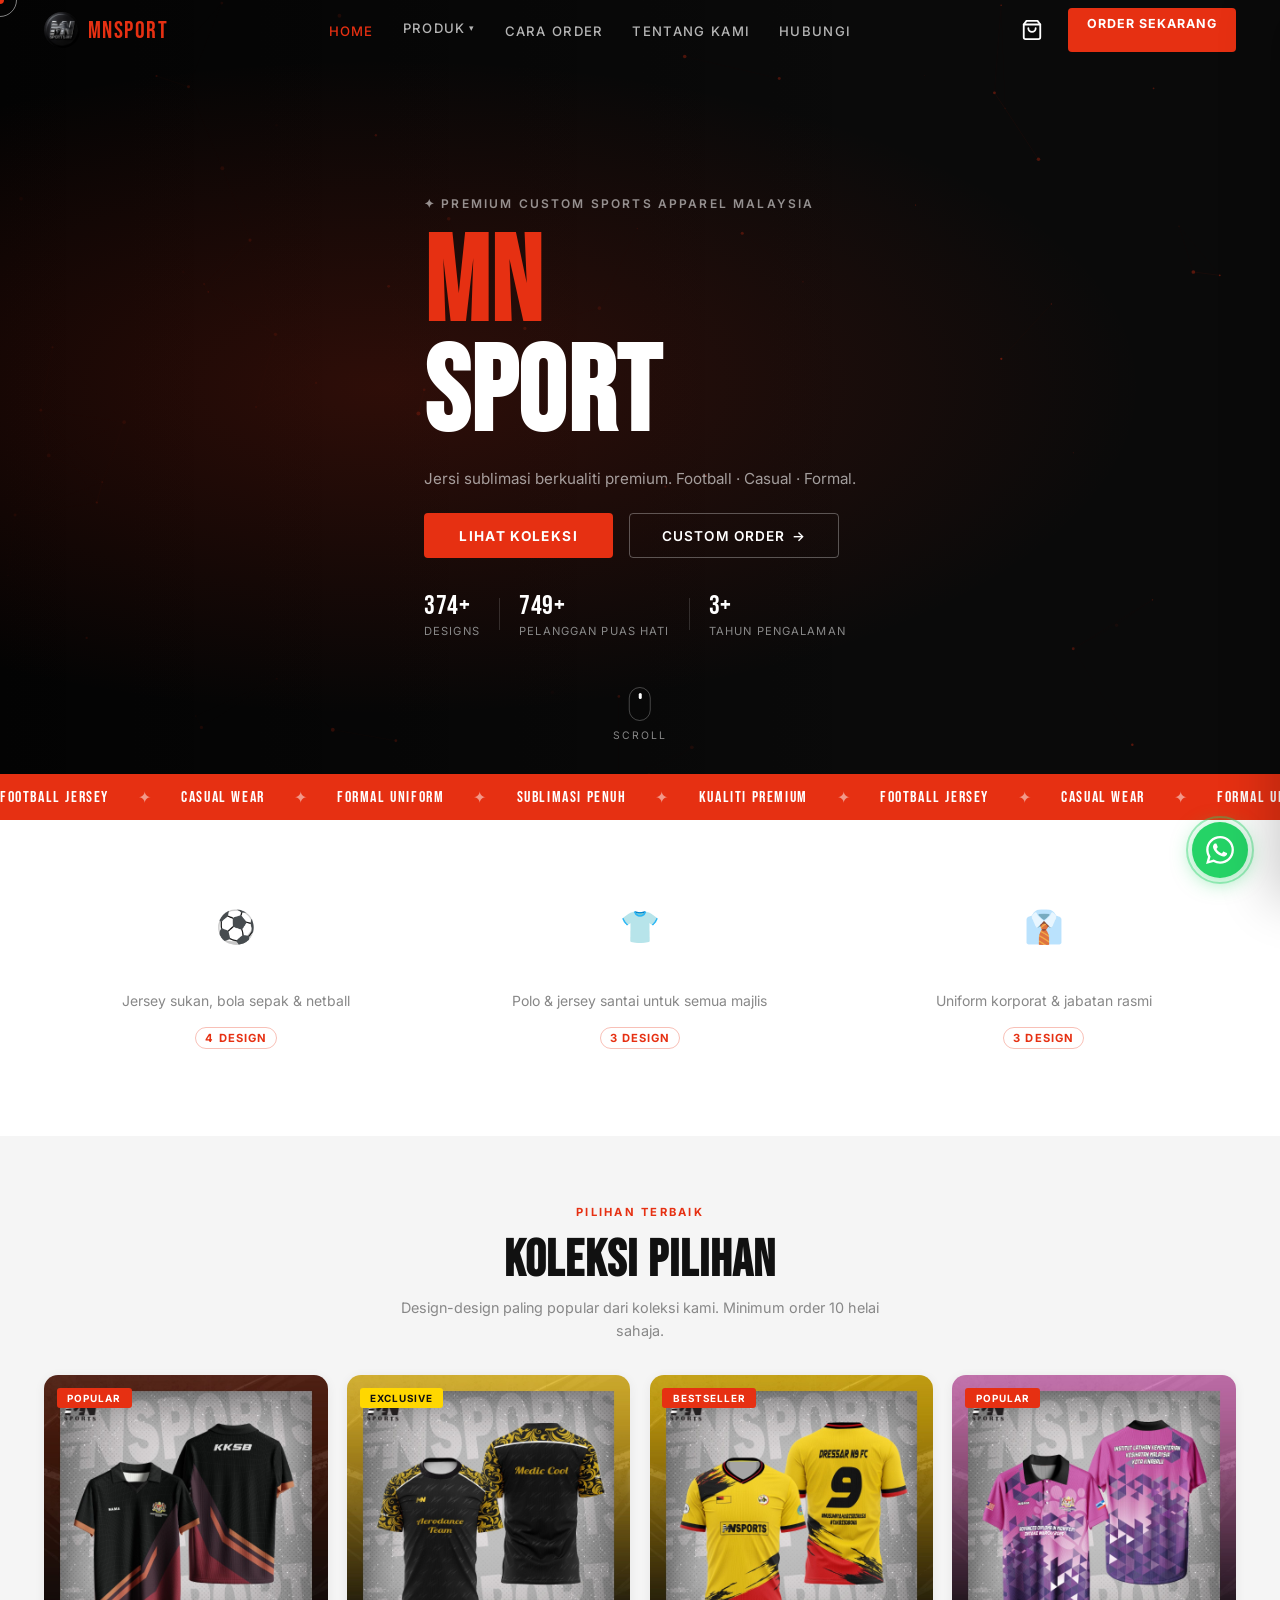
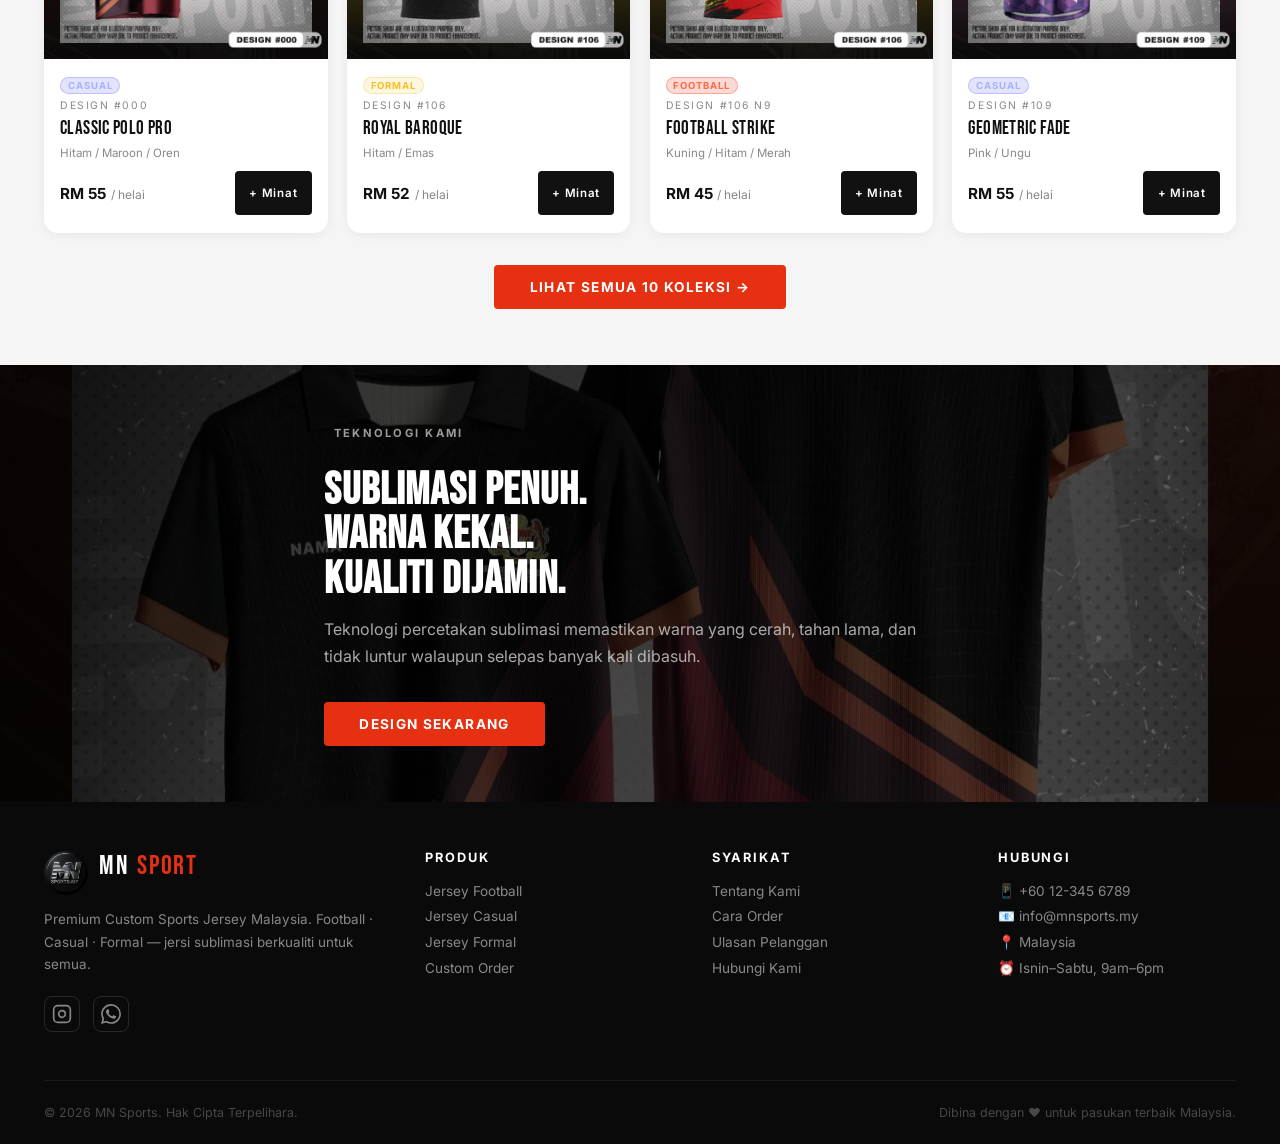
==== commit 62987b38: "Update index.html" ====
--- a/index.html
+++ b/index.html
@@ -34,7 +34,7 @@
   --fh: 'Bebas Neue', cursive;
   --fb: 'Inter', sans-serif;
 
-  --nav-h: 68px;
+  --nav-h: 60px;
   --max:   1240px;
   --r:     14px;
   --ease:  cubic-bezier(0.16,1,0.3,1);
@@ -221,7 +221,7 @@
 
 /* ── HERO ── */
 .hero {
-  position:relative; height:100vh; min-height:600px;
+  position:relative; height:86vh; min-height:520px;
   background:var(--black); overflow:hidden;
   display:flex; align-items:center;
 }
@@ -248,17 +248,17 @@
 .hero-h1 { display:flex; flex-direction:column; overflow:hidden; }
 .hl {
   font-family:var(--fh);
-  font-size: clamp(5rem, 13vw, 11rem);
+  font-size: clamp(3.8rem, 9.5vw, 7.5rem);
   line-height:.92; letter-spacing:.01em;
   color:var(--white); display:block;
 }
 .hl.accent { color:var(--red); }
 .hero-sub {
-  max-width:480px; margin-top:1.4rem;
-  font-size:1rem; line-height:1.65;
+  max-width:480px; margin-top:1rem;
+  font-size:.95rem; line-height:1.6;
   color:rgba(255,255,255,0.6);
 }
-.hero-cta { display:flex; gap:1rem; margin-top:2rem; flex-wrap:wrap; }
+.hero-cta { display:flex; gap:1rem; margin-top:1.4rem; flex-wrap:wrap; }
 
 /* Buttons */
 .btn-primary {
@@ -289,10 +289,10 @@
 .btn-ghost:hover span { transform:translateX(4px); }
 
 /* Hero stats */
-.hero-stats { display:flex; align-items:center; gap:1.5rem; margin-top:3rem; }
-.hs-div { width:1px; height:36px; background:rgba(255,255,255,.15); }
+.hero-stats { display:flex; align-items:center; gap:1.2rem; margin-top:2rem; }
+.hs-div { width:1px; height:32px; background:rgba(255,255,255,.15); }
 .hs-n {
-  font-family:var(--fh); font-size:2rem;
+  font-family:var(--fh); font-size:1.7rem;
   color:var(--white); letter-spacing:.02em;
 }
 .hs-l { font-size:.7rem; letter-spacing:.1em; text-transform:uppercase; color:var(--gray); margin-top:2px; }
@@ -336,7 +336,7 @@
 
 /* ── CONTAINERS & SECTIONS ── */
 .container { max-width:var(--max); margin:0 auto; padding:0 1.5rem; }
-.s-hd { text-align:center; margin-bottom:3rem; }
+.s-hd { text-align:center; margin-bottom:2rem; }
 .s-tag {
   display:inline-block; font-size:.7rem; font-weight:700;
   letter-spacing:.2em; text-transform:uppercase;
@@ -345,17 +345,17 @@
 }
 .s-tag.light { color:rgba(255,255,255,.6); }
 .s-title {
-  font-family:var(--fh); font-size:clamp(2.4rem, 5vw, 4rem);
+  font-family:var(--fh); font-size:clamp(2rem, 4vw, 3.2rem);
   letter-spacing:.02em; color:var(--dark); line-height:1;
-  margin-bottom:.8rem;
-}
-.s-sub { font-size:.95rem; color:var(--gray); max-width:500px; margin:0 auto; line-height:1.7; }
+  margin-bottom:.6rem;
+}
+.s-sub { font-size:.9rem; color:var(--gray); max-width:500px; margin:0 auto; line-height:1.65; }
 
 /* ── PRODUCTS SECTION ── */
-.s-products { padding:6rem 0 5rem; background:var(--off); }
+.s-products { padding:4rem 0 3.5rem; background:var(--off); }
 
 .filter-row {
-  display:flex; gap:.7rem; margin-bottom:2.5rem; flex-wrap:wrap;
+  display:flex; gap:.7rem; margin-bottom:2rem; flex-wrap:wrap;
 }
 .f-btn {
   padding:.55rem 1.4rem; border-radius:999px;
@@ -368,8 +368,8 @@
 
 .products-grid {
   display:grid;
-  grid-template-columns:repeat(auto-fill, minmax(290px, 1fr));
-  gap:1.5rem;
+  grid-template-columns:repeat(auto-fill, minmax(260px, 1fr));
+  gap:1.2rem;
 }
 
 /* PRODUCT CARD */
@@ -410,16 +410,16 @@
   transition:transform .3s var(--ease);
 }
 .p-card:hover .p-quick { transform:translateY(0); }
-.p-info { padding:1.1rem 1.2rem 1.3rem; }
+.p-info { padding:.9rem 1rem 1.1rem; }
 .p-design { font-size:.65rem; letter-spacing:.15em; text-transform:uppercase; color:var(--gray); margin-bottom:.3rem; }
-.p-name   { font-family:var(--fh); font-size:1.4rem; letter-spacing:.02em; margin-bottom:.5rem; }
-.p-colors { font-size:.72rem; color:var(--gray); margin-bottom:.9rem; }
+.p-name   { font-family:var(--fh); font-size:1.2rem; letter-spacing:.02em; margin-bottom:.4rem; }
+.p-colors { font-size:.72rem; color:var(--gray); margin-bottom:.7rem; }
 .p-foot   { display:flex; align-items:center; justify-content:space-between; }
-.p-price  { font-size:1rem; font-weight:700; }
+.p-price  { font-size:.95rem; font-weight:700; }
 .p-price span { font-size:.75rem; font-weight:400; color:var(--gray); margin-left:.3rem; }
 .p-add {
   background:var(--dark); color:#fff;
-  padding:.45rem 1rem; border-radius:4px;
+  padding:.4rem .9rem; border-radius:4px;
   font-size:.72rem; font-weight:600; letter-spacing:.06em;
   transition:background .25s, transform .2s;
 }
@@ -428,7 +428,7 @@
 /* ── BANNER SECTION ── */
 .s-banner {
   position:relative; overflow:hidden;
-  min-height:420px; display:flex; align-items:center;
+  min-height:320px; display:flex; align-items:center;
   background: var(--dark) url('baju/000.jpg') center/cover no-repeat;
 }
 .s-banner::before {
@@ -437,17 +437,17 @@
 }
 .banner-inner {
   position:relative; z-index:1;
-  max-width:var(--max); margin:0 auto; padding:5rem 1.5rem;
+  max-width:var(--max); margin:0 auto; padding:3.5rem 1.5rem;
   max-width:680px;
 }
 .banner-inner h2 {
-  font-family:var(--fh); font-size:clamp(2rem, 5vw, 3.5rem);
-  color:#fff; line-height:1; letter-spacing:.02em; margin:1rem 0;
+  font-family:var(--fh); font-size:clamp(1.7rem, 4vw, 2.8rem);
+  color:#fff; line-height:1; letter-spacing:.02em; margin:.8rem 0;
 }
 .banner-inner p { color:rgba(255,255,255,.65); margin-bottom:2rem; line-height:1.7; }
 
 /* ── PROCESS ── */
-.s-process { padding:6rem 0; background:var(--dark); }
+.s-process { padding:4rem 0; background:var(--dark); }
 .s-process .s-title { color:var(--white); }
 .s-process .s-sub   { color:var(--gray); }
 .s-process .s-tag   { color:rgba(255,255,255,.4); }
@@ -455,29 +455,29 @@
   display:grid; grid-template-columns:repeat(4,1fr); gap:1rem;
 }
 .step {
-  background:var(--dark2); border-radius:var(--r); padding:2rem 1.5rem;
+  background:var(--dark2); border-radius:var(--r); padding:1.5rem 1.3rem;
   position:relative; overflow:hidden;
   border:1px solid rgba(255,255,255,.05);
   transition:background .3s, border-color .3s, transform .35s var(--ease);
 }
 .step:hover { background:var(--dark3); border-color:var(--red); transform:translateY(-6px); }
 .step-num {
-  font-family:var(--fh); font-size:4rem; line-height:1;
+  font-family:var(--fh); font-size:3.2rem; line-height:1;
   color:rgba(255,255,255,.05); position:absolute; top:.5rem; right:.8rem;
 }
 .step-icon {
-  width:48px; height:48px; color:var(--red); margin-bottom:1.2rem;
+  width:40px; height:40px; color:var(--red); margin-bottom:.9rem;
 }
 .step-icon svg { width:100%; height:100%; }
-.step h3 { font-size:1.05rem; font-weight:700; color:#fff; margin-bottom:.6rem; }
+.step h3 { font-size:1.05rem; font-weight:700; color:#fff; margin-bottom:.4rem; }
 .step p  { font-size:.85rem; color:var(--gray); line-height:1.65; }
 
 /* ── CUSTOM ORDER ── */
-.s-order { padding:6rem 0; background:var(--white); }
-.order-grid { display:grid; grid-template-columns:1fr 1.4fr; gap:5rem; align-items:start; }
+.s-order { padding:4rem 0; background:var(--white); }
+.order-grid { display:grid; grid-template-columns:1fr 1.4fr; gap:3.5rem; align-items:start; }
 .order-info h2 {
-  font-family:var(--fh); font-size:clamp(2.5rem, 4vw, 3.5rem);
-  letter-spacing:.02em; margin:.6rem 0 1rem; line-height:1.05;
+  font-family:var(--fh); font-size:clamp(2.1rem, 3.5vw, 3rem);
+  letter-spacing:.02em; margin:.5rem 0 .8rem; line-height:1.05;
 }
 .order-info p { color:var(--gray); line-height:1.7; margin-bottom:1.5rem; }
 .btn-wa {
@@ -499,7 +499,7 @@
 /* Order form */
 .order-form-wrap {
   background:var(--off); border-radius:var(--r);
-  padding:2.2rem; border:1px solid #e8e8e8;
+  padding:1.8rem; border:1px solid #e8e8e8;
 }
 .order-form { display:flex; flex-direction:column; gap:1.2rem; }
 .f-row { display:grid; grid-template-columns:1fr 1fr; gap:1rem; }
@@ -549,9 +549,9 @@
 }
 
 /* ── ABOUT ── */
-.s-about { padding:6rem 0; background:var(--black); }
+.s-about { padding:4rem 0; background:var(--black); }
 .s-about .s-tag { color:rgba(255,255,255,.4); }
-.about-grid { display:grid; grid-template-columns:1fr 1.1fr; gap:5rem; align-items:center; }
+.about-grid { display:grid; grid-template-columns:1fr 1.1fr; gap:3.5rem; align-items:center; }
 .about-imgs { display:grid; grid-template-columns:1fr .55fr; gap:1rem; align-items:end; }
 .ai-main, .ai-sub { border-radius:var(--r); overflow:hidden; position:relative; }
 .ai-main img { aspect-ratio:.8; }
@@ -563,9 +563,9 @@
   padding:.5rem .8rem; border-radius:var(--r) 0 0 0;
 }
 .about-text h2 {
-  font-family:var(--fh); font-size:clamp(2.2rem, 4vw, 3.2rem);
+  font-family:var(--fh); font-size:clamp(1.9rem, 3.5vw, 2.7rem);
   color:#fff; line-height:1.05; letter-spacing:.02em;
-  margin:.6rem 0 1.2rem;
+  margin:.5rem 0 .9rem;
 }
 .about-text p { color:var(--gray); line-height:1.75; margin-bottom:1rem; }
 .about-feats { margin-top:1.8rem; display:flex; flex-direction:column; gap:1rem; }
@@ -581,7 +581,7 @@
 .af span   { font-size:.8rem; color:var(--gray); }
 
 /* ── TESTIMONIALS ── */
-.s-testi { padding:6rem 0; background:var(--dark); }
+.s-testi { padding:4rem 0; background:var(--dark); }
 .s-testi .s-title { color:var(--white); }
 .s-testi .s-tag   { color:rgba(255,255,255,.4); }
 .testi-wrap { position:relative; overflow:hidden; margin-top:1rem; }
@@ -615,7 +615,7 @@
 .t-dot.active { background:var(--red); transform:scale(1.3); }
 
 /* ── CONTACT ── */
-.s-contact { padding:6rem 0; background:var(--off); }
+.s-contact { padding:4rem 0; background:var(--off); }
 .contact-cards { display:grid; grid-template-columns:repeat(3,1fr); gap:1.5rem; margin-top:1rem; }
 .cc {
   background:#fff; border-radius:var(--r); padding:2rem 1.5rem;
@@ -642,7 +642,7 @@
 .cc-lnk:hover { text-decoration:underline; }
 
 /* ── FOOTER ── */
-.footer { background:var(--black); padding:4rem 0 2rem; }
+.footer { background:var(--black); padding:3rem 0 1.5rem; }
 .footer-grid { display:grid; grid-template-columns:1.4fr 1fr 1fr 1fr; gap:3rem; padding-bottom:3rem; border-bottom:1px solid rgba(255,255,255,.07); }
 .fg-logo { font-size:1.7rem; color:var(--white); margin-bottom:.8rem; }
 .fg-brand p { font-size:.84rem; color:var(--gray); line-height:1.7; margin-bottom:1.2rem; }
@@ -1089,7 +1089,7 @@
 }
 
 .page-hd {
-  padding: calc(var(--nav-h) + 72px) 0 60px;
+  padding: calc(var(--nav-h) + 48px) 0 44px;
   text-align: center; background: var(--black);
   position: relative; border-bottom: 1px solid rgba(255,255,255,.06);
 }
@@ -1099,9 +1099,9 @@
   pointer-events: none;
 }
 .page-hd .container { position: relative; z-index: 1; }
-.page-hd .s-tag  { display: inline-block; margin-bottom: 1.2rem; }
-.page-hd h1      { font-family:var(--fh); font-size:clamp(3rem,7vw,5.5rem); color:var(--white); line-height:1; margin:0 0 .75rem; }
-.page-hd p       { color:var(--gray); font-size:1.05rem; max-width:560px; margin:0 auto; }
+.page-hd .s-tag  { display: inline-block; margin-bottom: 1rem; }
+.page-hd h1      { font-family:var(--fh); font-size:clamp(2.4rem,5vw,4rem); color:var(--white); line-height:1; margin:0 0 .6rem; }
+.page-hd p       { color:var(--gray); font-size:.95rem; max-width:560px; margin:0 auto; }
 
 .p-cat-tag {
   display: inline-block; font-size: .6rem; font-weight: 700; letter-spacing: .1em;
@@ -1112,7 +1112,7 @@
 .p-card[data-cat="casual"]   .p-cat-tag { background: rgba(99,102,241,.18); color: #a5b4fc; border: 1px solid rgba(99,102,241,.3); }
 .p-card[data-cat="formal"]   .p-cat-tag { background: rgba(234,179,8,.12); color: #fbbf24; border: 1px solid rgba(234,179,8,.25); }
 
-.s-featured .view-all-wrap { text-align: center; margin-top: 3rem; }
+.s-featured .view-all-wrap { text-align: center; margin-top: 2rem; }
 .filter-row { flex-wrap: wrap; }
 
 .cat-football .page-hd::before {
@@ -1128,7 +1128,7 @@
 }
 .cat-formal .s-tag { color: #fbbf24; border-color: rgba(234,179,8,.3); background: rgba(234,179,8,.08); }
 
-.cat-highlights { padding: 3.5rem 0; background: var(--black); border-bottom: 1px solid rgba(255,255,255,.06); }
+.cat-highlights { padding: 2.5rem 0; background: var(--black); border-bottom: 1px solid rgba(255,255,255,.06); }
 .cat-hl-grid { display: grid; grid-template-columns: repeat(3, 1fr); gap: 1.5rem; }
 .cat-hl {
   display: flex; align-items: flex-start; gap: 1rem; padding: 1.5rem;
@@ -1158,19 +1158,19 @@
 @media (max-width: 480px) { .p-cat-tag { display: none; } }
 
 .s-cats {
-  padding: 5rem 0; background: rgba(255,255,255,.02);
+  padding: 3.5rem 0; background: rgba(255,255,255,.02);
   border-top: 1px solid rgba(255,255,255,.06); border-bottom: 1px solid rgba(255,255,255,.06);
 }
-.cats-grid { display: grid; grid-template-columns: repeat(3, 1fr); gap: 1.5rem; }
+.cats-grid { display: grid; grid-template-columns: repeat(3, 1fr); gap: 1.2rem; }
 .cat-card {
   display: flex; flex-direction: column; align-items: center; text-align: center;
-  padding: 2.5rem 1.5rem; border: 1px solid rgba(255,255,255,.08); border-radius: var(--r);
+  padding: 1.8rem 1.3rem; border: 1px solid rgba(255,255,255,.08); border-radius: var(--r);
   background: rgba(255,255,255,.03); transition: border-color .3s, background .3s, transform .3s;
   text-decoration: none; color: var(--white);
 }
 .cat-card:hover { border-color: var(--red); background: rgba(230,48,18,.06); transform: translateY(-4px); }
-.cat-icon { font-size: 2.5rem; margin-bottom: 1rem; }
-.cat-card h3 { font-family: var(--fh); font-size: 1.6rem; margin: 0 0 .5rem; }
+.cat-icon { font-size: 2rem; margin-bottom: .7rem; }
+.cat-card h3 { font-family: var(--fh); font-size: 1.4rem; margin: 0 0 .4rem; }
 .cat-card p  { color: var(--gray); font-size: .875rem; line-height: 1.5; margin: 0 0 1rem; }
 .cat-count { font-size: .7rem; font-weight: 700; letter-spacing: .1em; text-transform: uppercase; color: var(--red); border: 1px solid rgba(230,48,18,.3); padding: .25em .8em; border-radius: 20px; }
 
@@ -1183,7 +1183,7 @@
 }
 
 .faq-grid { display: grid; grid-template-columns: repeat(2, 1fr); gap: 1.5rem; margin-top: 2rem; }
-.faq-item { padding: 1.8rem; border: 1px solid rgba(255,255,255,.08); border-radius: var(--r); background: rgba(255,255,255,.03); }
+.faq-item { padding: 1.4rem; border: 1px solid rgba(255,255,255,.08); border-radius: var(--r); background: rgba(255,255,255,.03); }
 .faq-item h4 { color: var(--white); margin: 0 0 .6rem; font-size: 1rem; font-weight: 600; }
 .faq-item p  { color: var(--gray); font-size: .875rem; margin: 0; line-height: 1.6; }
 @media (max-width: 768px) { .faq-grid { grid-template-columns: 1fr; } }
